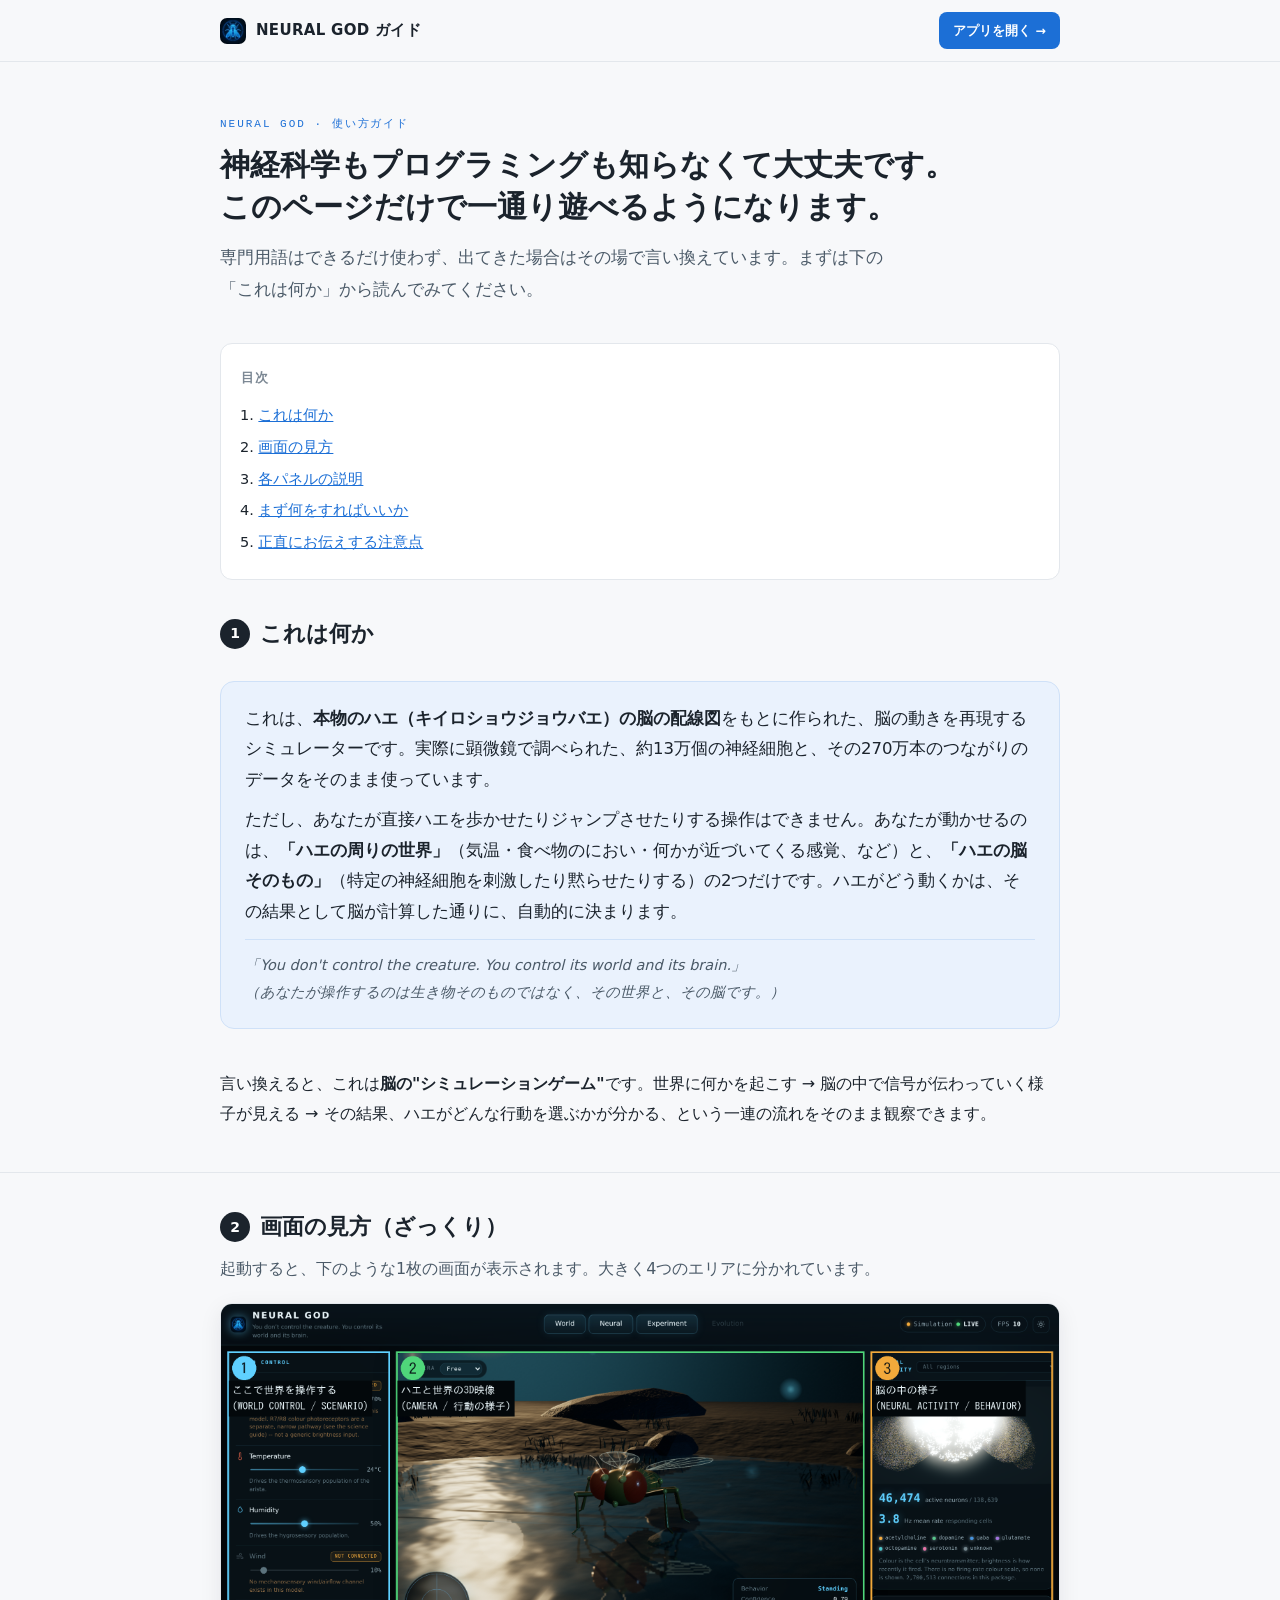
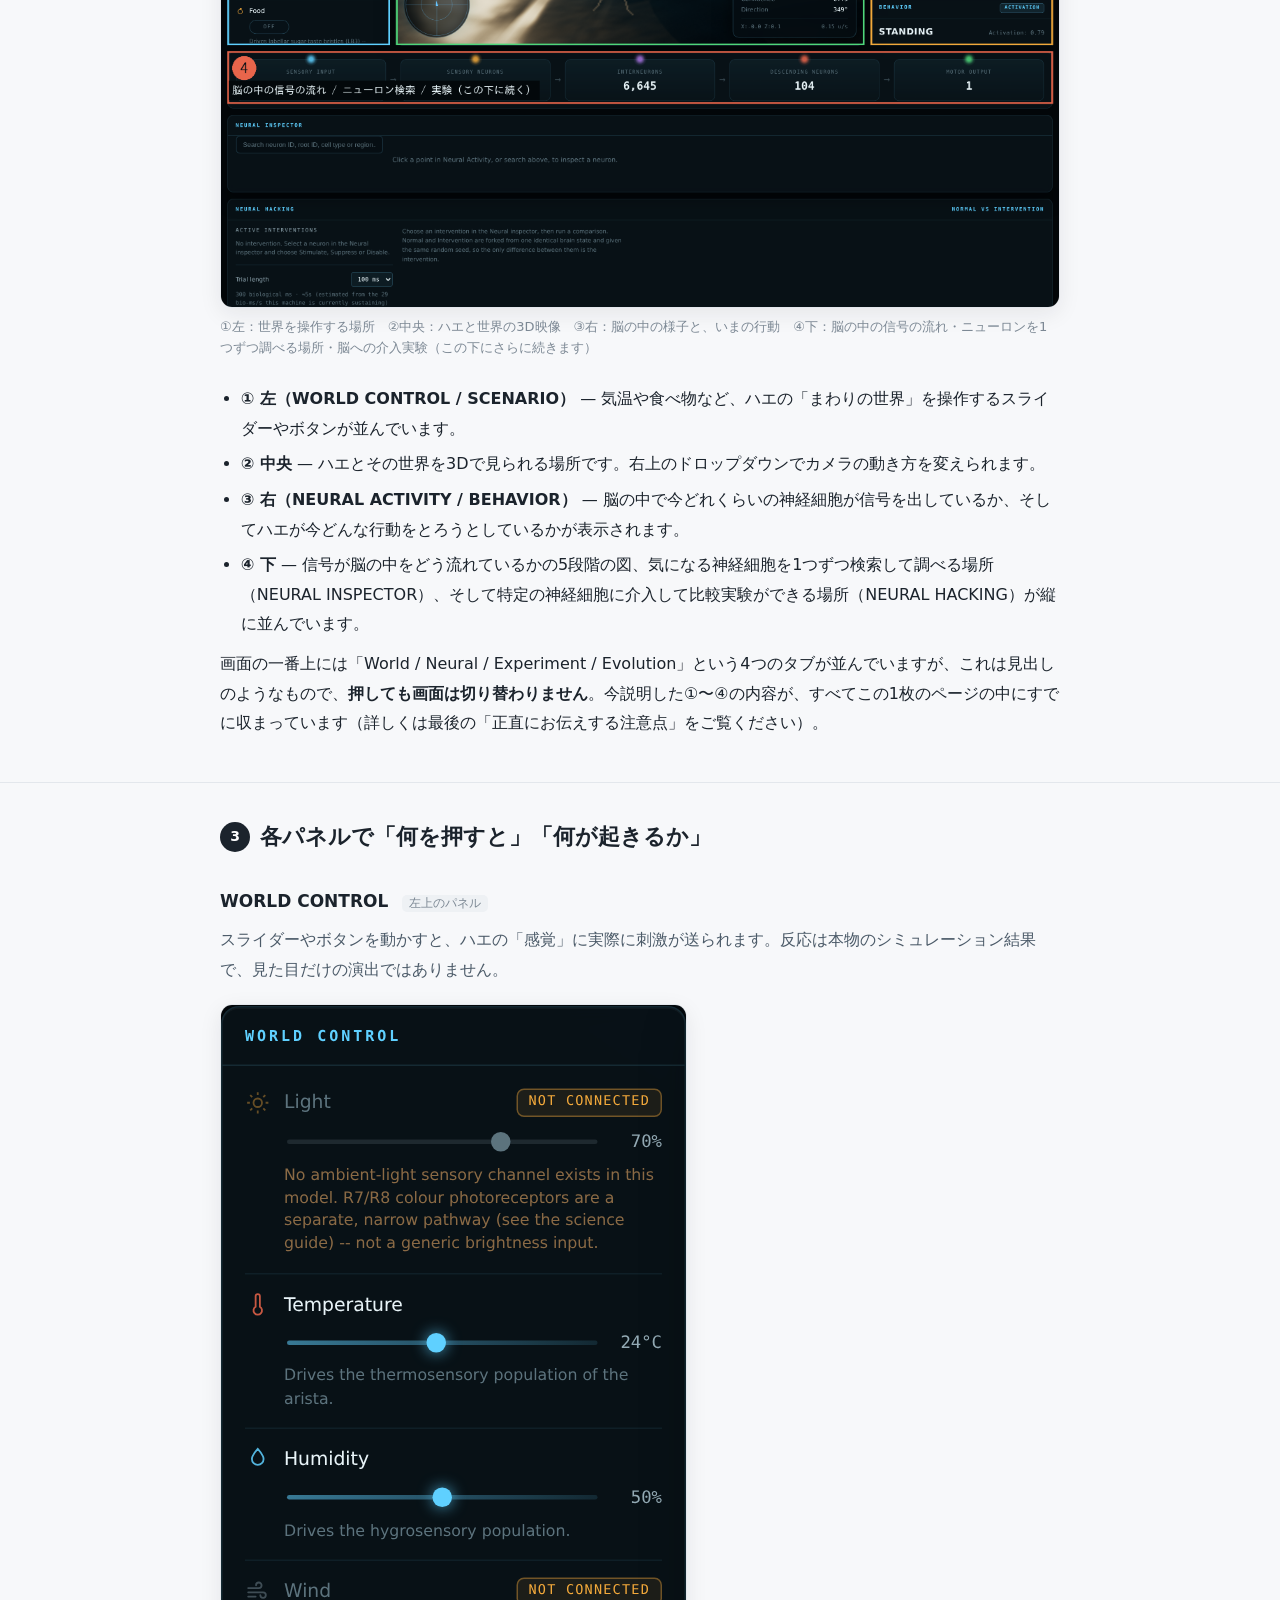
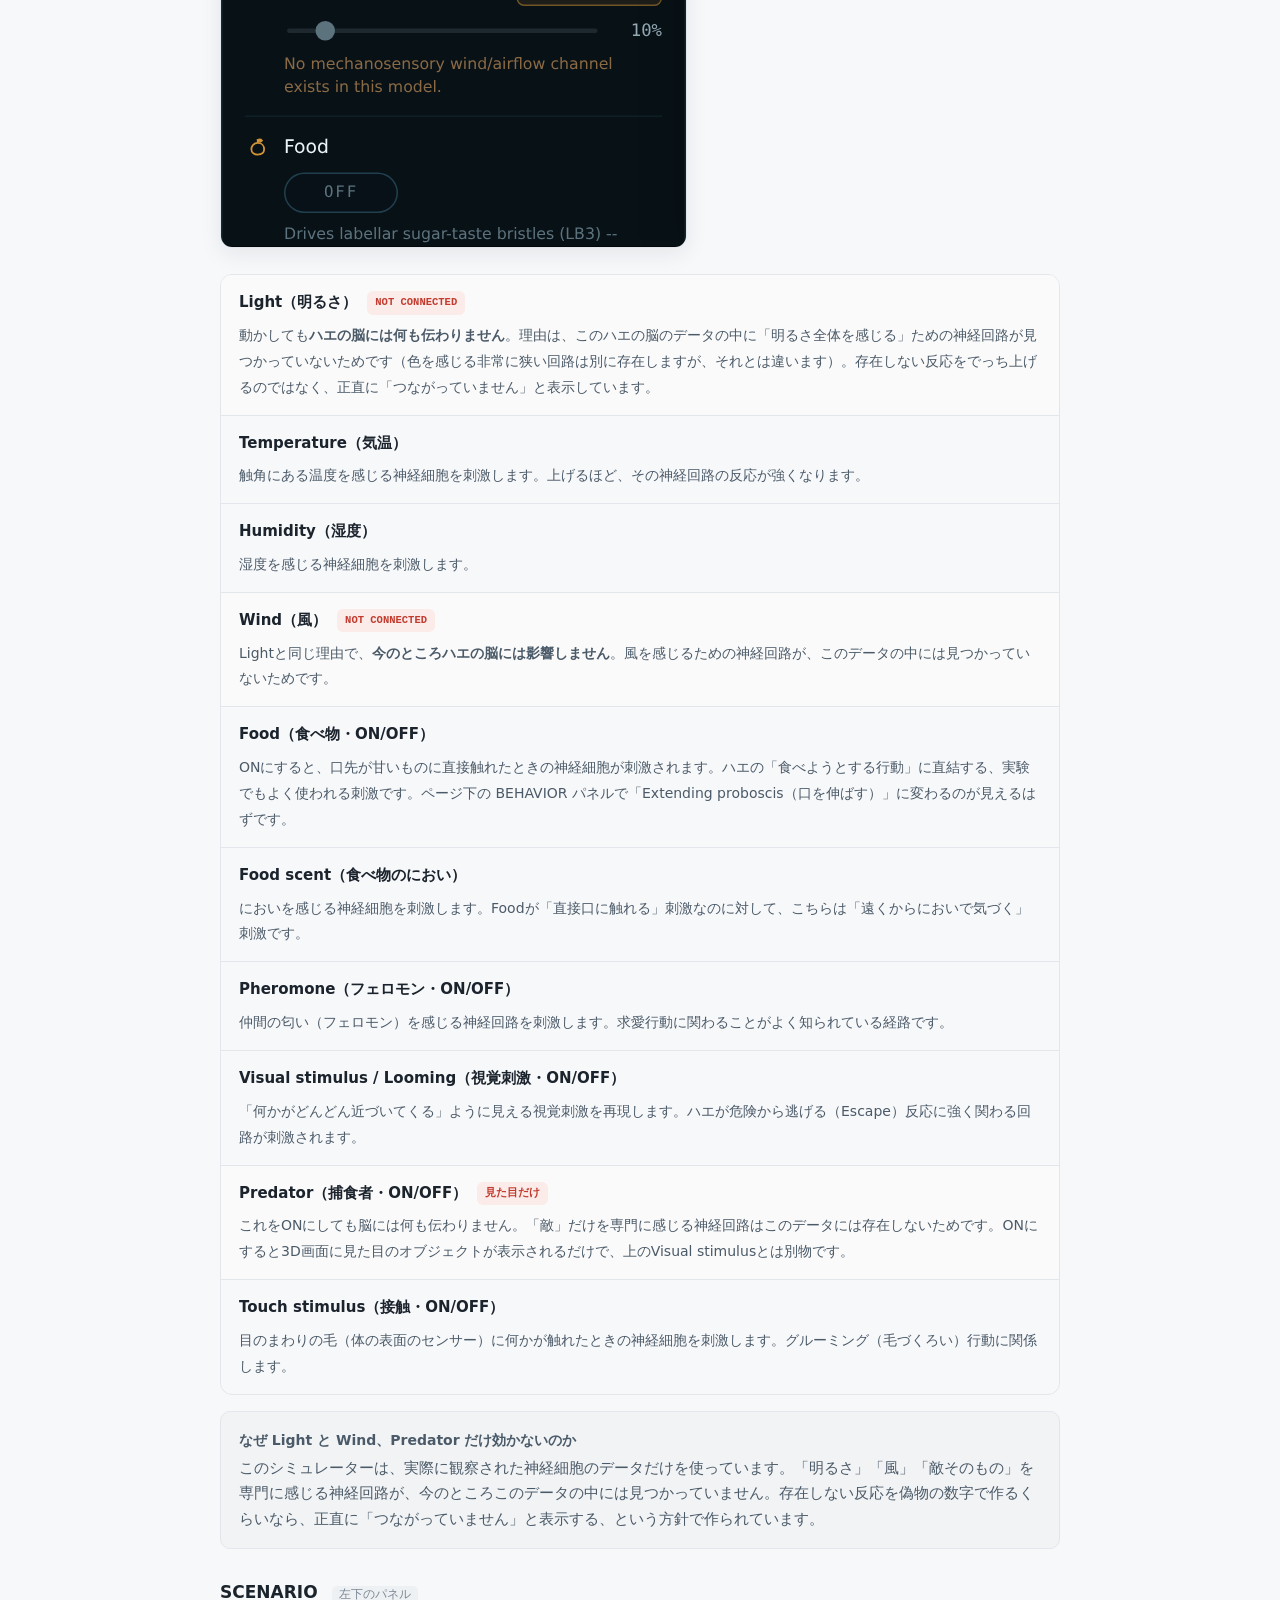
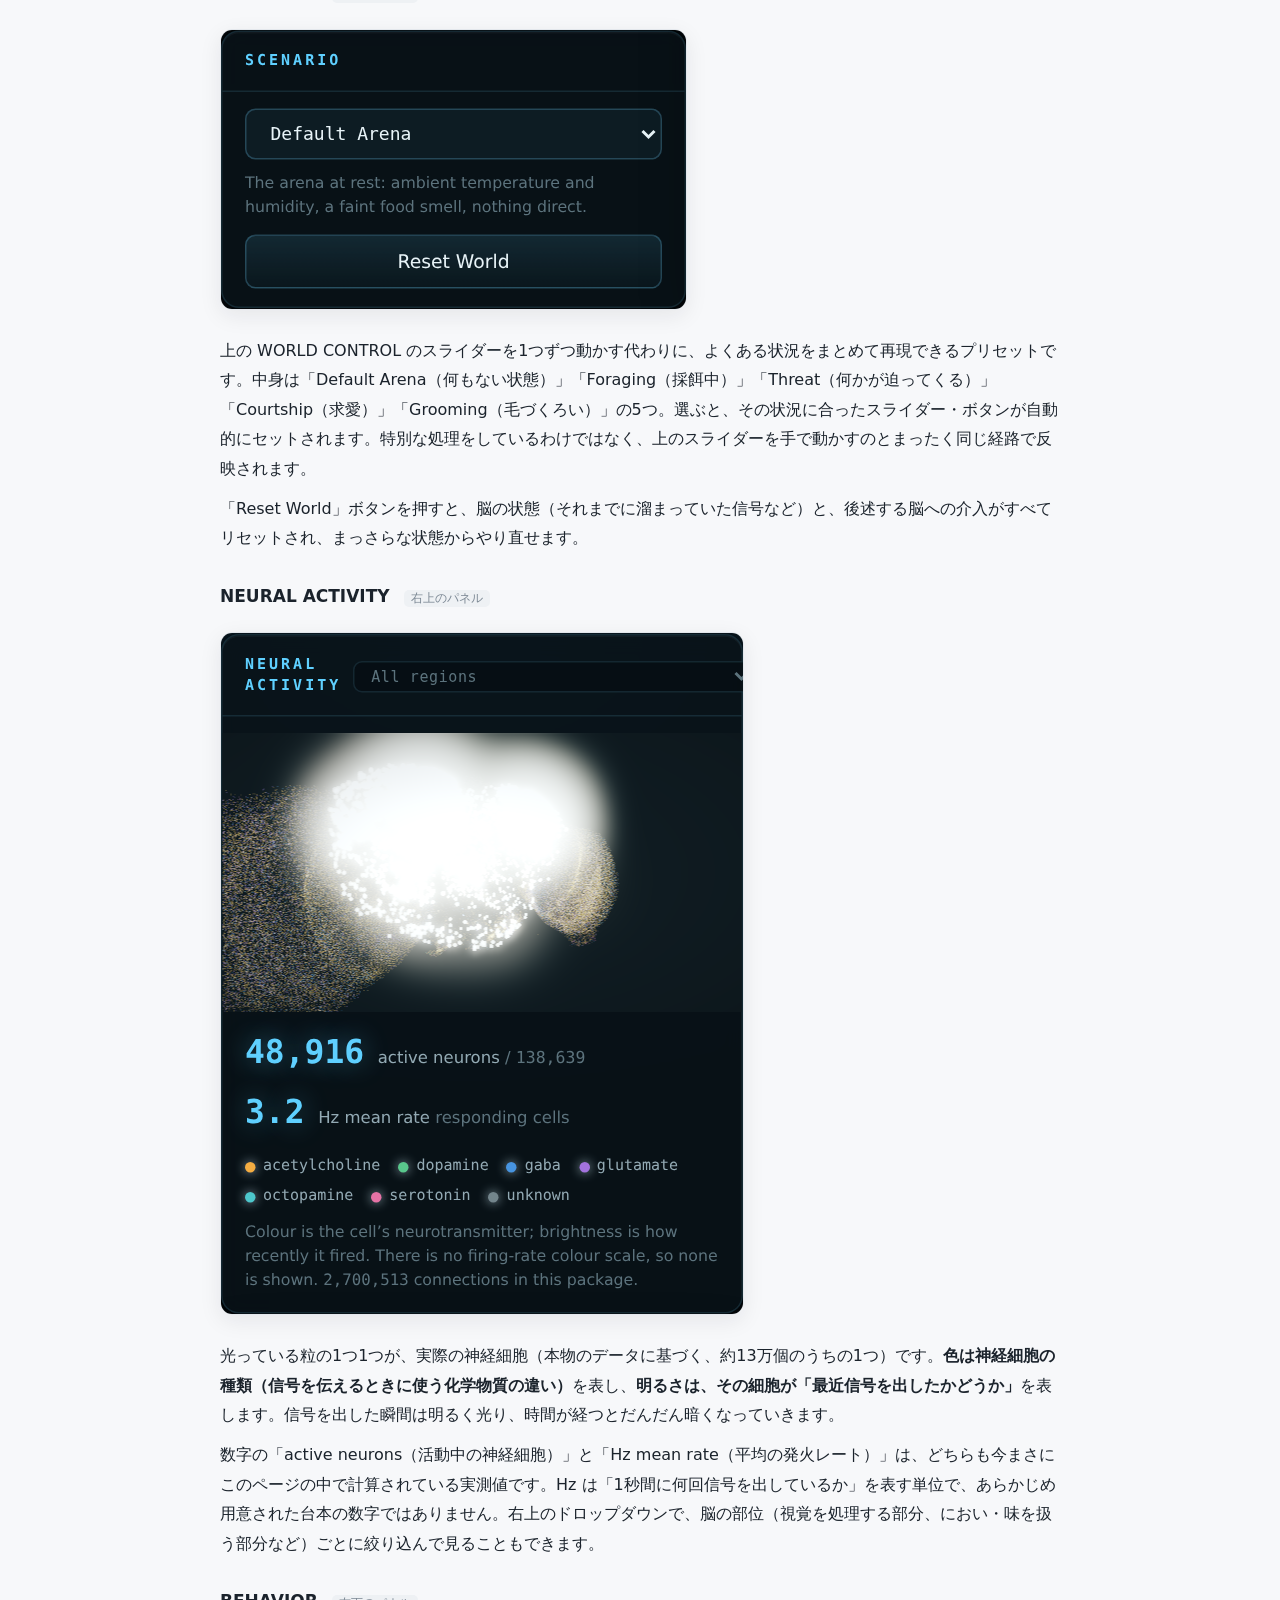
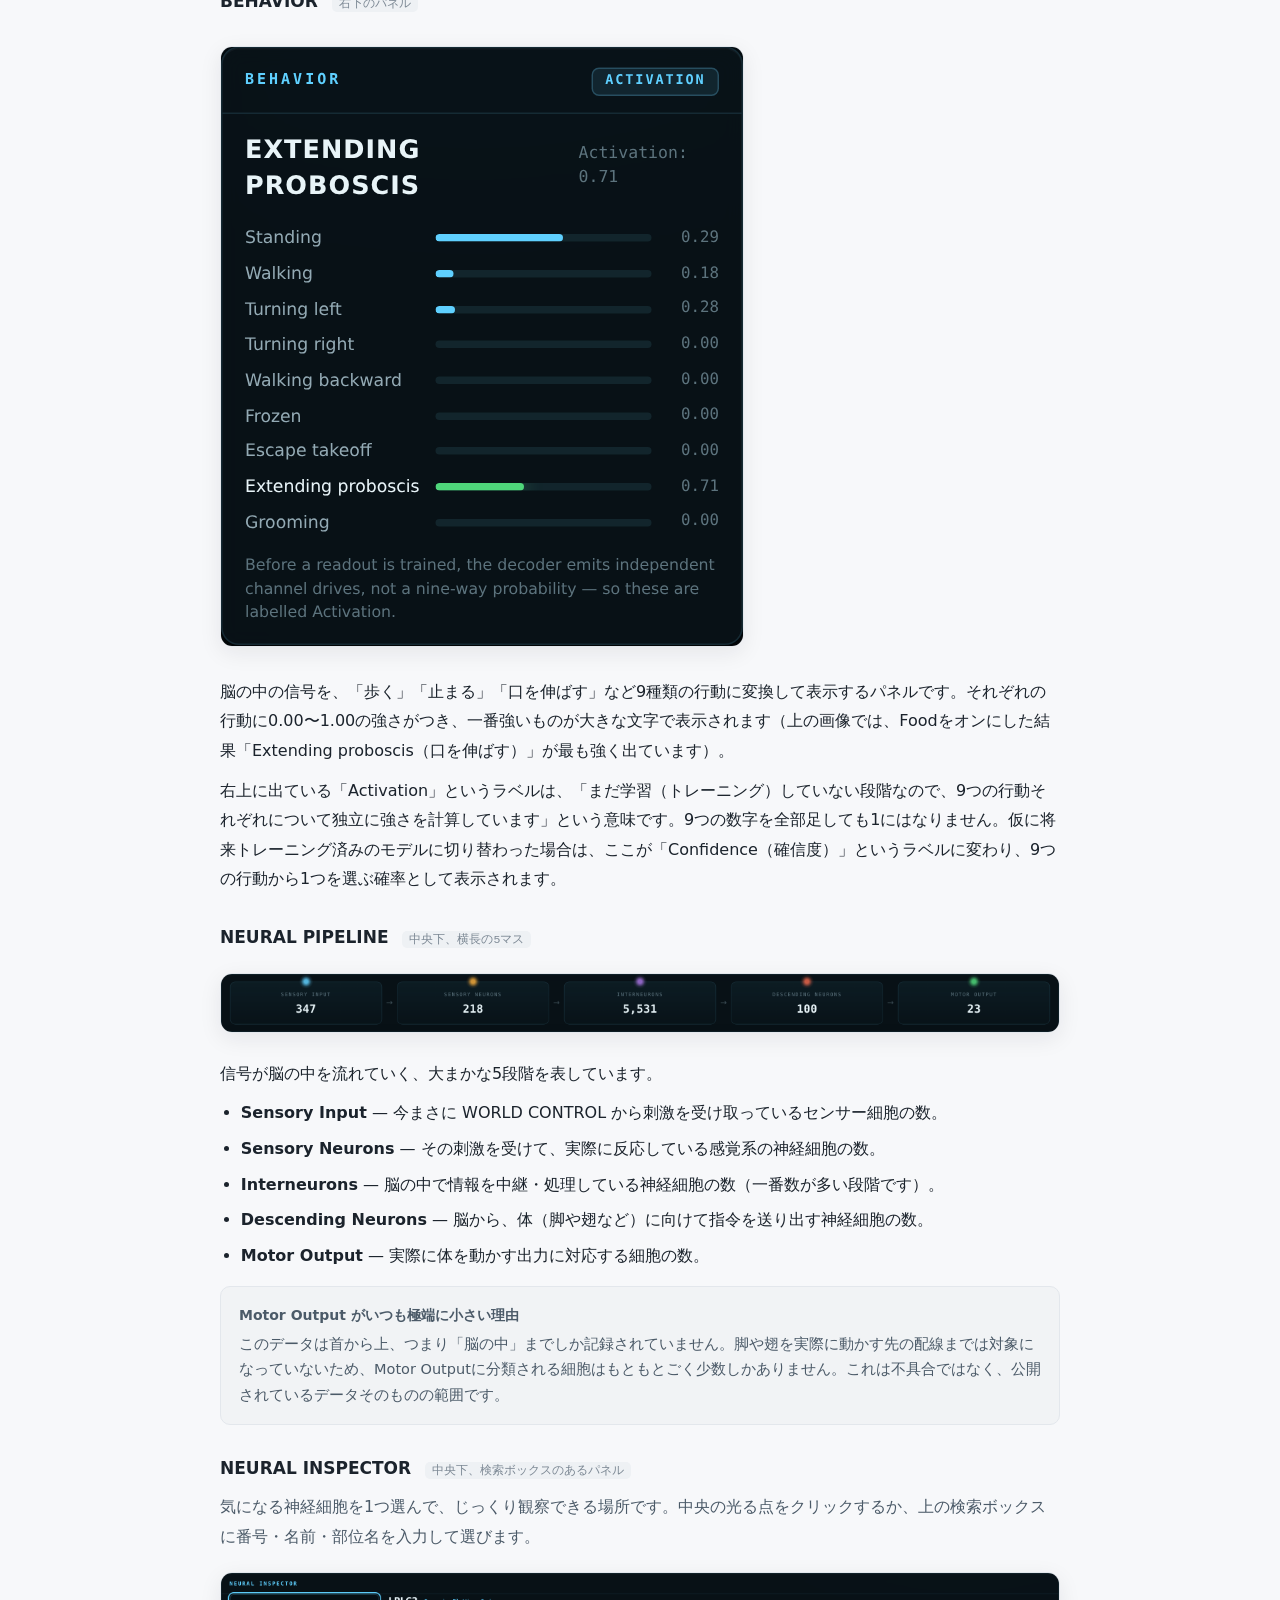
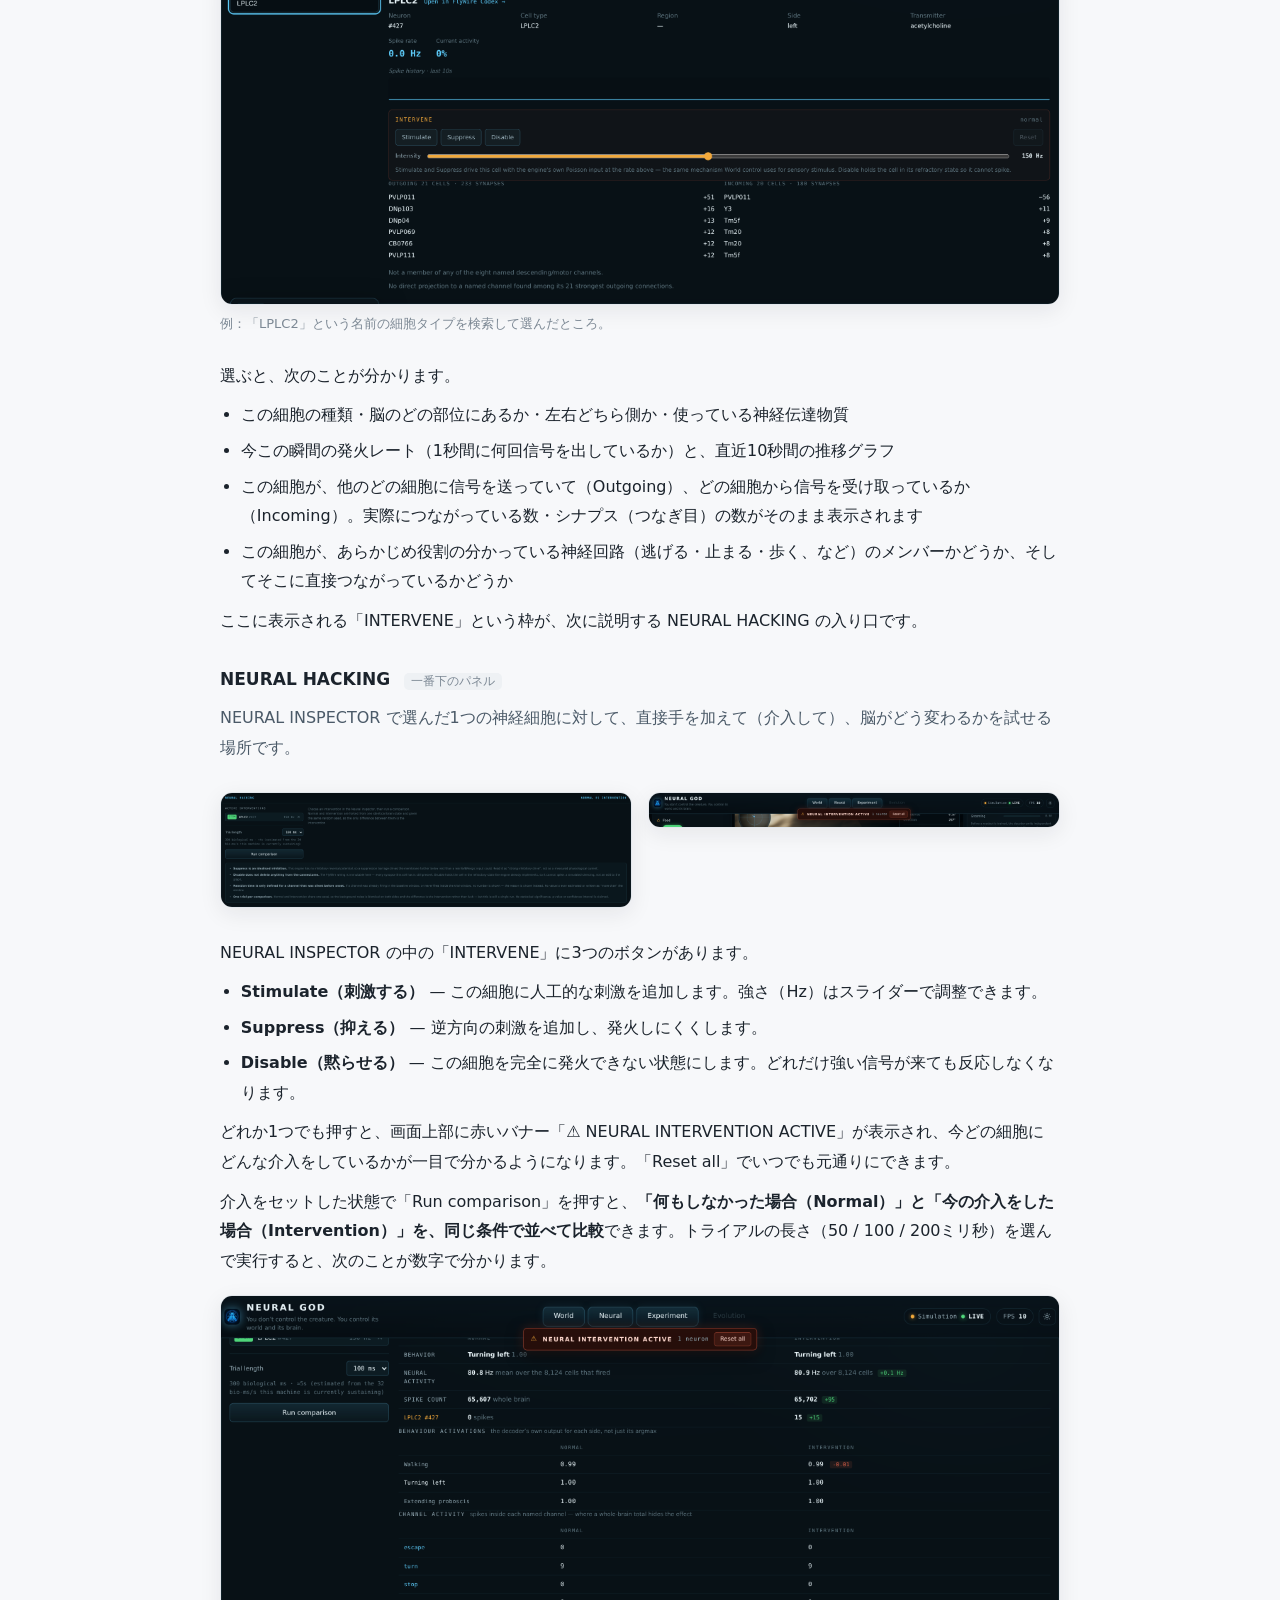
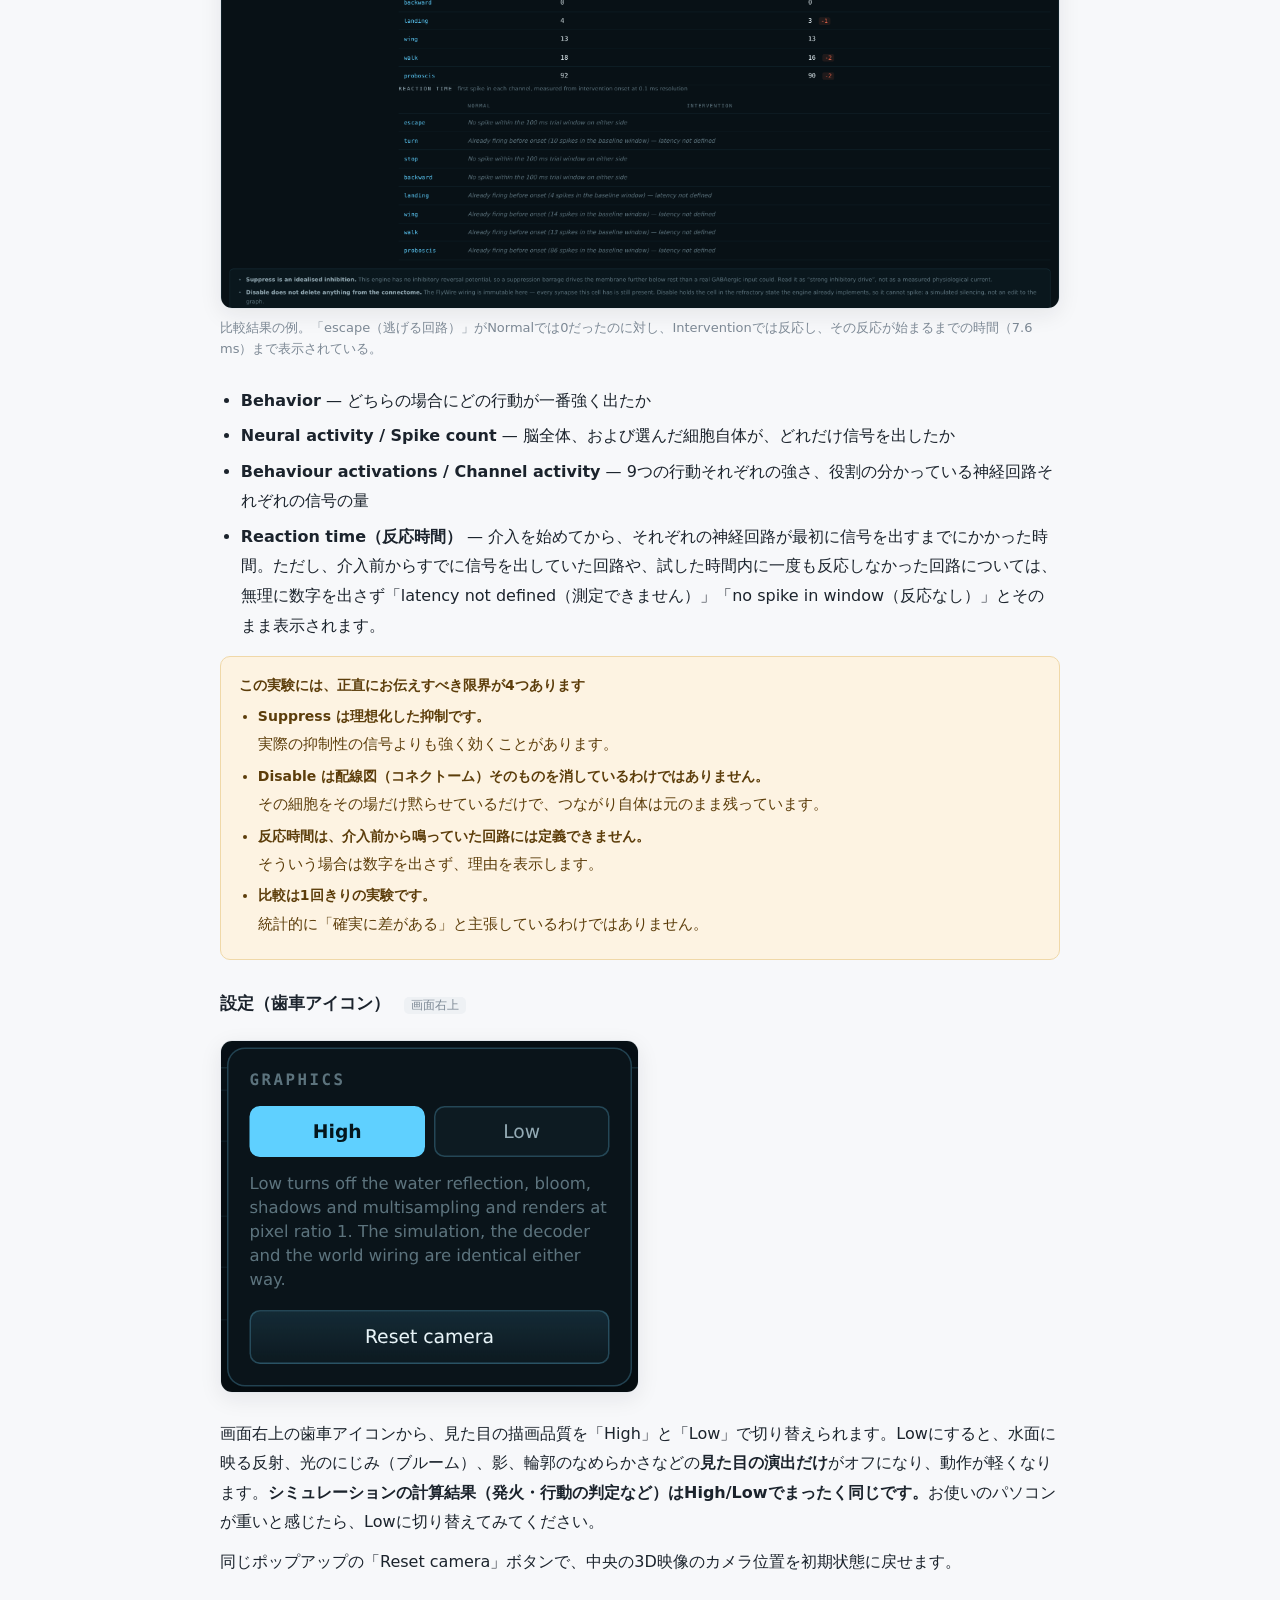
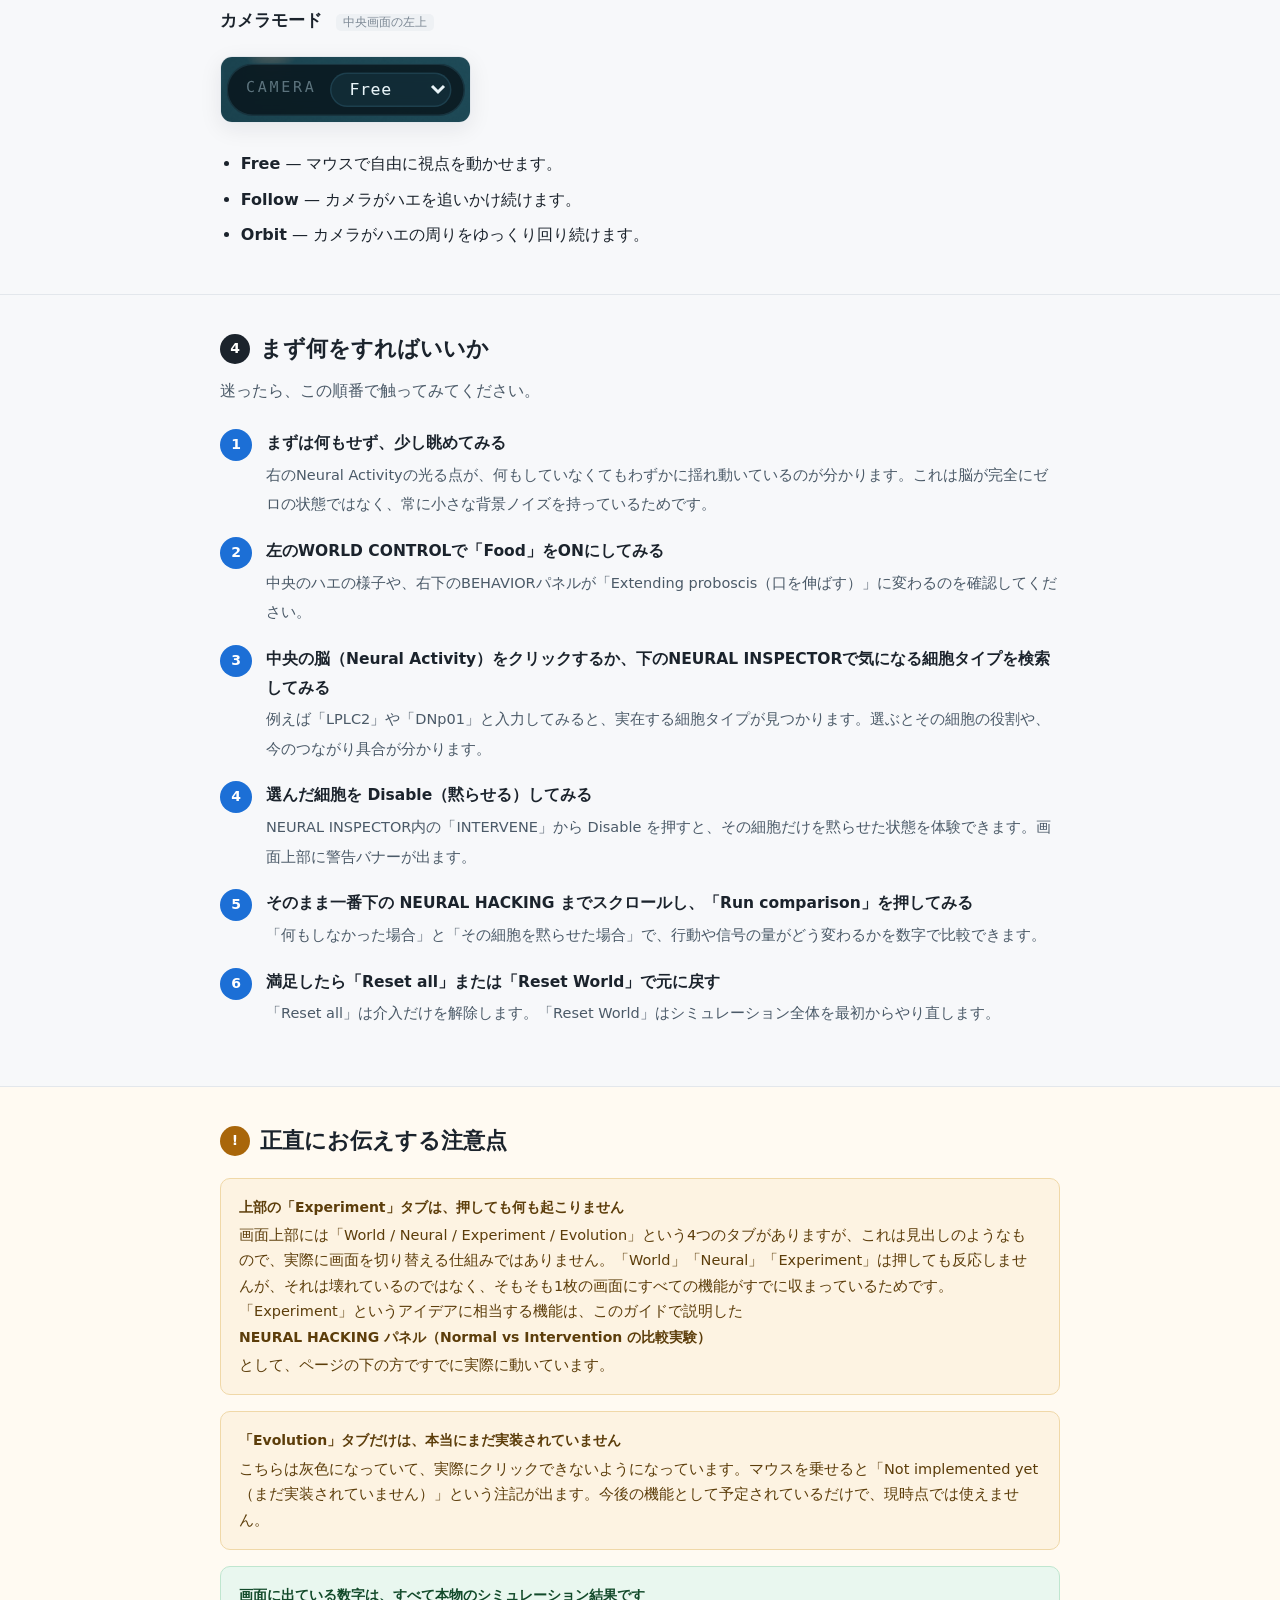
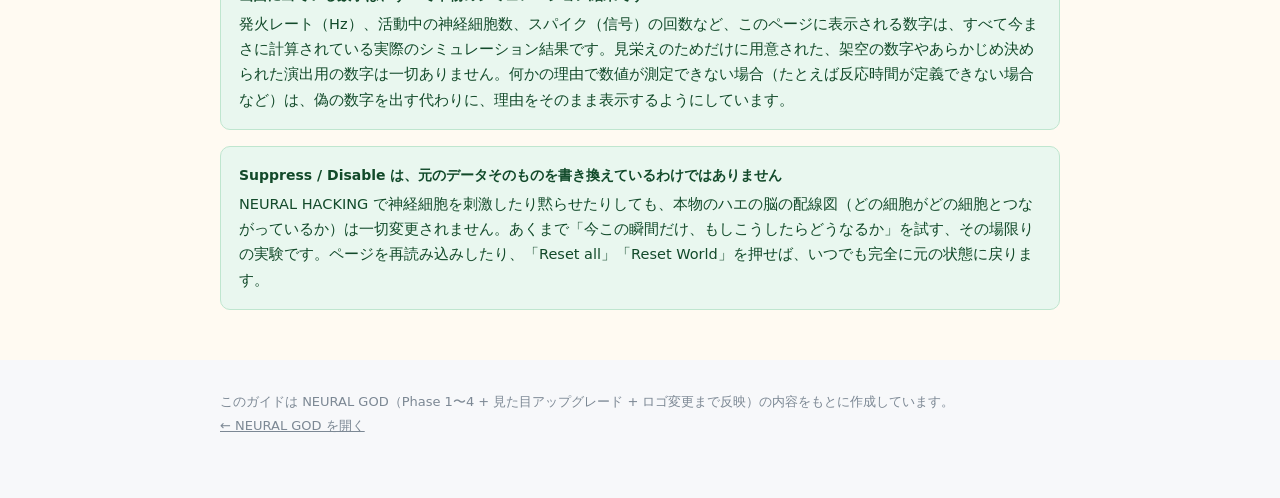
==== web/god/guide.html @ d33abff3 "Add beginner-friendly user guide" ====
<!doctype html>
<html lang="ja">
<head>
<meta charset="utf-8">
<meta name="viewport" content="width=device-width, initial-scale=1">
<title>NEURAL GOD の使い方ガイド</title>
<meta name="description" content="専門知識なしで読める、NEURAL GOD の使い方ガイド。">
<style>
:root{
  --bg:#f7f8fa; --panel:#ffffff; --line:#e3e7ec;
  --ink:#1b232c; --ink2:#4b5a68; --ink3:#7c8894;
  --blue:#1c6fd6; --blue-soft:#eaf2fd;
  --amber:#a9660a; --amber-soft:#fdf3e2; --amber-line:#f0d8a8;
  --green:#1f8a4c; --green-soft:#e9f7ef;
  --red:#c23b2e; --red-soft:#fbebe9;
  --radius:14px;
  --fb:-apple-system,BlinkMacSystemFont,"Hiragino Sans","Hiragino Kaku Gothic ProN","Noto Sans JP","Yu Gothic",Meiryo,system-ui,sans-serif;
  --fm:ui-monospace,"SF Mono",Consolas,"IBM Plex Mono",monospace;
}
*{box-sizing:border-box}
html{scroll-behavior:smooth}
body{
  margin:0; background:var(--bg); color:var(--ink); font-family:var(--fb);
  font-size:16px; line-height:1.85; -webkit-font-smoothing:antialiased;
}
a{color:var(--blue)}
img{max-width:100%; display:block}
.wrap{max-width:880px; margin:0 auto; padding:0 20px}

/* ---------------- top bar ---------------- */
.topbar{
  position:sticky; top:0; z-index:20; background:rgba(247,248,250,.92);
  backdrop-filter:blur(8px); border-bottom:1px solid var(--line);
}
.topbar .wrap{display:flex; align-items:center; justify-content:space-between; gap:16px; padding:12px 20px}
.topbar .brand{display:flex; align-items:center; gap:10px; font-weight:700; font-size:15px; letter-spacing:.02em}
.topbar .brand img{width:26px; height:26px; border-radius:7px}
.topbar nav{display:flex; gap:4px; flex-wrap:wrap}
.topbar nav a{
  font-size:12.5px; color:var(--ink2); text-decoration:none; padding:6px 10px;
  border-radius:8px; white-space:nowrap;
}
.topbar nav a:hover{background:var(--blue-soft); color:var(--blue)}
.open-app{
  font-size:12.5px; font-weight:600; color:#fff !important; background:var(--blue);
  padding:7px 14px; border-radius:8px; text-decoration:none; white-space:nowrap;
}

/* ---------------- hero ---------------- */
.hero{padding:52px 0 8px}
.eyebrow{
  font-family:var(--fm); font-size:11px; letter-spacing:.18em; text-transform:uppercase;
  color:var(--blue); margin:0 0 10px;
}
.hero h1{font-size:30px; line-height:1.4; margin:0 0 14px}
.hero p.lead{font-size:17px; color:var(--ink2); margin:0 0 4px; max-width:64ch}

/* ---------------- headline concept card ---------------- */
.concept{
  margin:26px 0 40px; padding:22px 24px; border-radius:var(--radius);
  background:var(--blue-soft); border:1px solid #cfe1f8;
}
.concept p{margin:0; font-size:16.5px}
.concept .quote{
  font-style:italic; color:var(--ink2); font-size:14.5px; margin-top:12px;
  padding-top:12px; border-top:1px solid #cfe1f8;
}

/* ---------------- sections ---------------- */
section{padding:34px 0}
section + section{border-top:1px solid var(--line)}
h2{font-size:22px; margin:0 0 6px; display:flex; align-items:center; gap:10px}
h2 .num{
  display:inline-flex; align-items:center; justify-content:center; width:30px; height:30px;
  border-radius:50%; background:var(--ink); color:#fff; font-size:14px; font-weight:700; flex:none;
}
h3{font-size:17px; margin:28px 0 8px}
h3 .tag{
  font-family:var(--fm); font-size:11.5px; font-weight:500; color:var(--ink3);
  background:#eef1f4; padding:2px 7px; border-radius:5px; margin-left:8px;
}
p{margin:10px 0}
.section-intro{color:var(--ink2); margin-top:0}
ul.plain{padding-left:1.3em; margin:10px 0}
ul.plain li{margin:6px 0}

/* ---------------- figures ---------------- */
figure{margin:20px 0 26px}
figure img{
  border-radius:12px; border:1px solid var(--line);
  box-shadow:0 6px 22px rgba(20,30,40,.08);
}
figcaption{
  font-size:13px; color:var(--ink3); margin-top:9px; line-height:1.6;
}
.shot-row{display:flex; gap:16px; flex-wrap:wrap}
.shot-row figure{flex:1 1 260px; margin:20px 0}

/* ---------------- callouts ---------------- */
.callout{
  margin:16px 0; padding:16px 18px; border-radius:10px; border:1px solid;
  font-size:14.5px; line-height:1.75;
}
.callout b{display:block; margin-bottom:4px; font-size:14px}
.callout.info{background:var(--blue-soft); border-color:#cfe1f8; color:#1a3a5c}
.callout.note{background:#f1f3f5; border-color:var(--line); color:var(--ink2)}
.callout.warn{background:var(--amber-soft); border-color:var(--amber-line); color:#5c3d0a}
.callout.good{background:var(--green-soft); border-color:#bfe6cf; color:#124a2a}

/* ---------------- control table ---------------- */
.ctl{border:1px solid var(--line); border-radius:12px; overflow:hidden; margin:16px 0}
.ctl-row{padding:14px 18px; border-bottom:1px solid var(--line)}
.ctl-row:last-child{border-bottom:none}
.ctl-row.off{background:#fafafa}
.ctl-head{display:flex; align-items:center; gap:10px; flex-wrap:wrap}
.ctl-name{font-weight:700; font-size:15px}
.badge{
  font-family:var(--fm); font-size:10.5px; padding:2px 8px; border-radius:6px; font-weight:600;
}
.badge.on{background:var(--green-soft); color:var(--green)}
.badge.off{background:var(--red-soft); color:var(--red)}
.ctl-row p{margin:6px 0 0; font-size:14px; color:var(--ink2)}

/* ---------------- tutorial ---------------- */
ol.steps{list-style:none; margin:18px 0; padding:0; counter-reset:step}
ol.steps > li{
  counter-increment:step; position:relative; padding:6px 0 6px 46px; margin-bottom:6px;
}
ol.steps > li::before{
  content:counter(step); position:absolute; left:0; top:6px;
  width:32px; height:32px; border-radius:50%; background:var(--blue); color:#fff;
  display:flex; align-items:center; justify-content:center; font-weight:700; font-size:14px;
}
ol.steps > li b{display:block; font-size:15.5px; margin-bottom:2px}
ol.steps > li span{color:var(--ink2); font-size:14.5px}

/* ---------------- honesty section ---------------- */
.honesty{background:#fffaf2}
.honesty h2 .num{background:var(--amber)}

/* ---------------- toc ---------------- */
.toc{
  margin:26px 0 0; padding:18px 20px; border:1px solid var(--line); border-radius:12px; background:#fff;
}
.toc b{font-size:13px; letter-spacing:.06em; color:var(--ink3); text-transform:uppercase}
.toc ol{margin:10px 0 0; padding-left:1.2em; font-size:14.5px}
.toc li{margin:5px 0}

footer{padding:30px 0 60px; color:var(--ink3); font-size:13px}
footer a{color:var(--ink3)}

@media (max-width:600px){
  .hero h1{font-size:24px}
  .topbar nav{display:none}
}
</style>
</head>
<body>

<div class="topbar">
  <div class="wrap">
    <div class="brand"><img src="assets/logo.webp" alt=""> NEURAL GOD ガイド</div>
    <a class="open-app" href="index.html">アプリを開く →</a>
  </div>
</div>

<div class="wrap">
  <div class="hero">
    <p class="eyebrow">NEURAL GOD · 使い方ガイド</p>
    <h1>神経科学もプログラミングも知らなくて大丈夫です。<br>このページだけで一通り遊べるようになります。</h1>
    <p class="lead">専門用語はできるだけ使わず、出てきた場合はその場で言い換えています。まずは下の「これは何か」から読んでみてください。</p>
  </div>

  <div class="toc">
    <b>目次</b>
    <ol>
      <li><a href="#what">これは何か</a></li>
      <li><a href="#layout">画面の見方</a></li>
      <li><a href="#panels">各パネルの説明</a></li>
      <li><a href="#tutorial">まず何をすればいいか</a></li>
      <li><a href="#honesty">正直にお伝えする注意点</a></li>
    </ol>
  </div>
</div>

<section id="what">
  <div class="wrap">
    <h2><span class="num">1</span>これは何か</h2>
    <div class="concept">
      <p>これは、<b>本物のハエ（キイロショウジョウバエ）の脳の配線図</b>をもとに作られた、脳の動きを再現するシミュレーターです。実際に顕微鏡で調べられた、約13万個の神経細胞と、その270万本のつながりのデータをそのまま使っています。</p>
      <p style="margin-top:10px">ただし、あなたが直接ハエを歩かせたりジャンプさせたりする操作はできません。あなたが動かせるのは、<b>「ハエの周りの世界」</b>（気温・食べ物のにおい・何かが近づいてくる感覚、など）と、<b>「ハエの脳そのもの」</b>（特定の神経細胞を刺激したり黙らせたりする）の2つだけです。ハエがどう動くかは、その結果として脳が計算した通りに、自動的に決まります。</p>
      <p class="quote">「You don't control the creature. You control its world and its brain.」<br>
      （あなたが操作するのは生き物そのものではなく、その世界と、その脳です。）</p>
    </div>
    <p>言い換えると、これは<b>脳の"シミュレーションゲーム"</b>です。世界に何かを起こす → 脳の中で信号が伝わっていく様子が見える → その結果、ハエがどんな行動を選ぶかが分かる、という一連の流れをそのまま観察できます。</p>
  </div>
</section>

<section id="layout">
  <div class="wrap">
    <h2><span class="num">2</span>画面の見方（ざっくり）</h2>
    <p class="section-intro">起動すると、下のような1枚の画面が表示されます。大きく4つのエリアに分かれています。</p>
    <figure>
      <img src="guide-assets/01-overview.png" alt="NEURAL GOD の画面全体。左に世界を操作するパネル、中央にハエと3D世界、右に脳の活動と行動、下に信号の流れと詳細パネルが並ぶ。">
      <figcaption>①左：世界を操作する場所　②中央：ハエと世界の3D映像　③右：脳の中の様子と、いまの行動　④下：脳の中の信号の流れ・ニューロンを1つずつ調べる場所・脳への介入実験（この下にさらに続きます）</figcaption>
    </figure>
    <ul class="plain">
      <li><b>① 左（WORLD CONTROL / SCENARIO）</b> — 気温や食べ物など、ハエの「まわりの世界」を操作するスライダーやボタンが並んでいます。</li>
      <li><b>② 中央</b> — ハエとその世界を3Dで見られる場所です。右上のドロップダウンでカメラの動き方を変えられます。</li>
      <li><b>③ 右（NEURAL ACTIVITY / BEHAVIOR）</b> — 脳の中で今どれくらいの神経細胞が信号を出しているか、そしてハエが今どんな行動をとろうとしているかが表示されます。</li>
      <li><b>④ 下</b> — 信号が脳の中をどう流れているかの5段階の図、気になる神経細胞を1つずつ検索して調べる場所（NEURAL INSPECTOR）、そして特定の神経細胞に介入して比較実験ができる場所（NEURAL HACKING）が縦に並んでいます。</li>
    </ul>
    <p>画面の一番上には「World / Neural / Experiment / Evolution」という4つのタブが並んでいますが、これは見出しのようなもので、<b>押しても画面は切り替わりません</b>。今説明した①〜④の内容が、すべてこの1枚のページの中にすでに収まっています（詳しくは最後の「正直にお伝えする注意点」をご覧ください）。</p>
  </div>
</section>

<section id="panels">
  <div class="wrap">
    <h2><span class="num">3</span>各パネルで「何を押すと」「何が起きるか」</h2>

    <h3>WORLD CONTROL <span class="tag">左上のパネル</span></h3>
    <p class="section-intro">スライダーやボタンを動かすと、ハエの「感覚」に実際に刺激が送られます。反応は本物のシミュレーション結果で、見た目だけの演出ではありません。</p>
    <figure>
      <img src="guide-assets/02-world-control.png" alt="WORLD CONTROL パネル。Light、Temperature、Humidity、Wind、Foodなどのスライダーとトグルが並ぶ。">
    </figure>
    <div class="ctl">
      <div class="ctl-row off">
        <div class="ctl-head"><span class="ctl-name">Light（明るさ）</span><span class="badge off">NOT CONNECTED</span></div>
        <p>動かしても<b>ハエの脳には何も伝わりません</b>。理由は、このハエの脳のデータの中に「明るさ全体を感じる」ための神経回路が見つかっていないためです（色を感じる非常に狭い回路は別に存在しますが、それとは違います）。存在しない反応をでっち上げるのではなく、正直に「つながっていません」と表示しています。</p>
      </div>
      <div class="ctl-row">
        <div class="ctl-head"><span class="ctl-name">Temperature（気温）</span></div>
        <p>触角にある温度を感じる神経細胞を刺激します。上げるほど、その神経回路の反応が強くなります。</p>
      </div>
      <div class="ctl-row">
        <div class="ctl-head"><span class="ctl-name">Humidity（湿度）</span></div>
        <p>湿度を感じる神経細胞を刺激します。</p>
      </div>
      <div class="ctl-row off">
        <div class="ctl-head"><span class="ctl-name">Wind（風）</span><span class="badge off">NOT CONNECTED</span></div>
        <p>Lightと同じ理由で、<b>今のところハエの脳には影響しません</b>。風を感じるための神経回路が、このデータの中には見つかっていないためです。</p>
      </div>
      <div class="ctl-row">
        <div class="ctl-head"><span class="ctl-name">Food（食べ物・ON/OFF）</span></div>
        <p>ONにすると、口先が甘いものに直接触れたときの神経細胞が刺激されます。ハエの「食べようとする行動」に直結する、実験でもよく使われる刺激です。ページ下の BEHAVIOR パネルで「Extending proboscis（口を伸ばす）」に変わるのが見えるはずです。</p>
      </div>
      <div class="ctl-row">
        <div class="ctl-head"><span class="ctl-name">Food scent（食べ物のにおい）</span></div>
        <p>においを感じる神経細胞を刺激します。Foodが「直接口に触れる」刺激なのに対して、こちらは「遠くからにおいで気づく」刺激です。</p>
      </div>
      <div class="ctl-row">
        <div class="ctl-head"><span class="ctl-name">Pheromone（フェロモン・ON/OFF）</span></div>
        <p>仲間の匂い（フェロモン）を感じる神経回路を刺激します。求愛行動に関わることがよく知られている経路です。</p>
      </div>
      <div class="ctl-row">
        <div class="ctl-head"><span class="ctl-name">Visual stimulus / Looming（視覚刺激・ON/OFF）</span></div>
        <p>「何かがどんどん近づいてくる」ように見える視覚刺激を再現します。ハエが危険から逃げる（Escape）反応に強く関わる回路が刺激されます。</p>
      </div>
      <div class="ctl-row off">
        <div class="ctl-head"><span class="ctl-name">Predator（捕食者・ON/OFF）</span><span class="badge off">見た目だけ</span></div>
        <p>これをONにしても脳には何も伝わりません。「敵」だけを専門に感じる神経回路はこのデータには存在しないためです。ONにすると3D画面に見た目のオブジェクトが表示されるだけで、上のVisual stimulusとは別物です。</p>
      </div>
      <div class="ctl-row">
        <div class="ctl-head"><span class="ctl-name">Touch stimulus（接触・ON/OFF）</span></div>
        <p>目のまわりの毛（体の表面のセンサー）に何かが触れたときの神経細胞を刺激します。グルーミング（毛づくろい）行動に関係します。</p>
      </div>
    </div>
    <div class="callout note">
      <b>なぜ Light と Wind、Predator だけ効かないのか</b>
      このシミュレーターは、実際に観察された神経細胞のデータだけを使っています。「明るさ」「風」「敵そのもの」を専門に感じる神経回路が、今のところこのデータの中には見つかっていません。存在しない反応を偽物の数字で作るくらいなら、正直に「つながっていません」と表示する、という方針で作られています。
    </div>

    <h3>SCENARIO <span class="tag">左下のパネル</span></h3>
    <figure>
      <img src="guide-assets/03-scenario.png" alt="Scenario のプリセット選択メニューと、Reset World ボタン。">
    </figure>
    <p>上の WORLD CONTROL のスライダーを1つずつ動かす代わりに、よくある状況をまとめて再現できるプリセットです。中身は「Default Arena（何もない状態）」「Foraging（採餌中）」「Threat（何かが迫ってくる）」「Courtship（求愛）」「Grooming（毛づくろい）」の5つ。選ぶと、その状況に合ったスライダー・ボタンが自動的にセットされます。特別な処理をしているわけではなく、上のスライダーを手で動かすのとまったく同じ経路で反映されます。</p>
    <p>「Reset World」ボタンを押すと、脳の状態（それまでに溜まっていた信号など）と、後述する脳への介入がすべてリセットされ、まっさらな状態からやり直せます。</p>

    <h3>NEURAL ACTIVITY <span class="tag">右上のパネル</span></h3>
    <figure>
      <img src="guide-assets/04-neural-activity.png" alt="Neural Activity パネル。光る点の集まりと、活動中の神経細胞数、平均発火レートが表示されている。">
    </figure>
    <p>光っている粒の1つ1つが、実際の神経細胞（本物のデータに基づく、約13万個のうちの1つ）です。<b>色は神経細胞の種類（信号を伝えるときに使う化学物質の違い）</b>を表し、<b>明るさは、その細胞が「最近信号を出したかどうか」</b>を表します。信号を出した瞬間は明るく光り、時間が経つとだんだん暗くなっていきます。</p>
    <p>数字の「active neurons（活動中の神経細胞）」と「Hz mean rate（平均の発火レート）」は、どちらも今まさにこのページの中で計算されている実測値です。Hz は「1秒間に何回信号を出しているか」を表す単位で、あらかじめ用意された台本の数字ではありません。右上のドロップダウンで、脳の部位（視覚を処理する部分、におい・味を扱う部分など）ごとに絞り込んで見ることもできます。</p>

    <h3>BEHAVIOR <span class="tag">右下のパネル</span></h3>
    <div class="shot-row">
      <figure><img src="guide-assets/05b-behavior-active.png" alt="Food をONにしたときのBehaviorパネル。Extending proboscisが最も強く反応している。"></figure>
    </div>
    <p>脳の中の信号を、「歩く」「止まる」「口を伸ばす」など9種類の行動に変換して表示するパネルです。それぞれの行動に0.00〜1.00の強さがつき、一番強いものが大きな文字で表示されます（上の画像では、Foodをオンにした結果「Extending proboscis（口を伸ばす）」が最も強く出ています）。</p>
    <p>右上に出ている「Activation」というラベルは、「まだ学習（トレーニング）していない段階なので、9つの行動それぞれについて独立に強さを計算しています」という意味です。9つの数字を全部足しても1にはなりません。仮に将来トレーニング済みのモデルに切り替わった場合は、ここが「Confidence（確信度）」というラベルに変わり、9つの行動から1つを選ぶ確率として表示されます。</p>

    <h3>NEURAL PIPELINE <span class="tag">中央下、横長の5マス</span></h3>
    <figure>
      <img src="guide-assets/06-pipeline.png" alt="Sensory Input, Sensory Neurons, Interneurons, Descending Neurons, Motor Output の5段階が並んだ図。">
    </figure>
    <p>信号が脳の中を流れていく、大まかな5段階を表しています。</p>
    <ul class="plain">
      <li><b>Sensory Input</b> — 今まさに WORLD CONTROL から刺激を受け取っているセンサー細胞の数。</li>
      <li><b>Sensory Neurons</b> — その刺激を受けて、実際に反応している感覚系の神経細胞の数。</li>
      <li><b>Interneurons</b> — 脳の中で情報を中継・処理している神経細胞の数（一番数が多い段階です）。</li>
      <li><b>Descending Neurons</b> — 脳から、体（脚や翅など）に向けて指令を送り出す神経細胞の数。</li>
      <li><b>Motor Output</b> — 実際に体を動かす出力に対応する細胞の数。</li>
    </ul>
    <div class="callout note">
      <b>Motor Output がいつも極端に小さい理由</b>
      このデータは首から上、つまり「脳の中」までしか記録されていません。脚や翅を実際に動かす先の配線までは対象になっていないため、Motor Outputに分類される細胞はもともとごく少数しかありません。これは不具合ではなく、公開されているデータそのものの範囲です。
    </div>

    <h3>NEURAL INSPECTOR <span class="tag">中央下、検索ボックスのあるパネル</span></h3>
    <p class="section-intro">気になる神経細胞を1つ選んで、じっくり観察できる場所です。中央の光る点をクリックするか、上の検索ボックスに番号・名前・部位名を入力して選びます。</p>
    <figure>
      <img src="guide-assets/07-inspector.png" alt="Neural Inspector で LPLC2 という細胞を選んだ画面。番号・部位・発火レート・つながりの一覧・介入ボタンが表示されている。">
      <figcaption>例：「LPLC2」という名前の細胞タイプを検索して選んだところ。</figcaption>
    </figure>
    <p>選ぶと、次のことが分かります。</p>
    <ul class="plain">
      <li>この細胞の種類・脳のどの部位にあるか・左右どちら側か・使っている神経伝達物質</li>
      <li>今この瞬間の発火レート（1秒間に何回信号を出しているか）と、直近10秒間の推移グラフ</li>
      <li>この細胞が、他のどの細胞に信号を送っていて（Outgoing）、どの細胞から信号を受け取っているか（Incoming）。実際につながっている数・シナプス（つなぎ目）の数がそのまま表示されます</li>
      <li>この細胞が、あらかじめ役割の分かっている神経回路（逃げる・止まる・歩く、など）のメンバーかどうか、そしてそこに直接つながっているかどうか</li>
    </ul>
    <p>ここに表示される「INTERVENE」という枠が、次に説明する NEURAL HACKING の入り口です。</p>

    <h3>NEURAL HACKING <span class="tag">一番下のパネル</span></h3>
    <p class="section-intro">NEURAL INSPECTOR で選んだ1つの神経細胞に対して、直接手を加えて（介入して）、脳がどう変わるかを試せる場所です。</p>
    <div class="shot-row">
      <figure><img src="guide-assets/09-hacking-before.png" alt="何も介入していない状態のNeural Hackingパネル。"></figure>
      <figure><img src="guide-assets/08-banner.png" alt="Stimulateを押した後、画面上部に出るNEURAL INTERVENTION ACTIVEの警告バナー。"></figure>
    </div>
    <p>NEURAL INSPECTOR の中の「INTERVENE」に3つのボタンがあります。</p>
    <ul class="plain">
      <li><b>Stimulate（刺激する）</b> — この細胞に人工的な刺激を追加します。強さ（Hz）はスライダーで調整できます。</li>
      <li><b>Suppress（抑える）</b> — 逆方向の刺激を追加し、発火しにくくします。</li>
      <li><b>Disable（黙らせる）</b> — この細胞を完全に発火できない状態にします。どれだけ強い信号が来ても反応しなくなります。</li>
    </ul>
    <p>どれか1つでも押すと、画面上部に赤いバナー「⚠ NEURAL INTERVENTION ACTIVE」が表示され、今どの細胞にどんな介入をしているかが一目で分かるようになります。「Reset all」でいつでも元通りにできます。</p>
    <p>介入をセットした状態で「Run comparison」を押すと、<b>「何もしなかった場合（Normal）」と「今の介入をした場合（Intervention）」を、同じ条件で並べて比較</b>できます。トライアルの長さ（50 / 100 / 200ミリ秒）を選んで実行すると、次のことが数字で分かります。</p>
    <figure>
      <img src="guide-assets/10-hacking-results.png" alt="Run comparison の結果画面。Behavior、Neural activity、Spike count、行動ごとの活性化度、チャンネルごとの活動量、反応時間が、NormalとInterventionで並んで表示されている。">
      <figcaption>比較結果の例。「escape（逃げる回路）」がNormalでは0だったのに対し、Interventionでは反応し、その反応が始まるまでの時間（7.6 ms）まで表示されている。</figcaption>
    </figure>
    <ul class="plain">
      <li><b>Behavior</b> — どちらの場合にどの行動が一番強く出たか</li>
      <li><b>Neural activity / Spike count</b> — 脳全体、および選んだ細胞自体が、どれだけ信号を出したか</li>
      <li><b>Behaviour activations / Channel activity</b> — 9つの行動それぞれの強さ、役割の分かっている神経回路それぞれの信号の量</li>
      <li><b>Reaction time（反応時間）</b> — 介入を始めてから、それぞれの神経回路が最初に信号を出すまでにかかった時間。ただし、介入前からすでに信号を出していた回路や、試した時間内に一度も反応しなかった回路については、無理に数字を出さず「latency not defined（測定できません）」「no spike in window（反応なし）」とそのまま表示されます。</li>
    </ul>
    <div class="callout warn">
      <b>この実験には、正直にお伝えすべき限界が4つあります</b>
      <ul class="plain" style="margin:6px 0 0">
        <li><b>Suppress は理想化した抑制です。</b>実際の抑制性の信号よりも強く効くことがあります。</li>
        <li><b>Disable は配線図（コネクトーム）そのものを消しているわけではありません。</b>その細胞をその場だけ黙らせているだけで、つながり自体は元のまま残っています。</li>
        <li><b>反応時間は、介入前から鳴っていた回路には定義できません。</b>そういう場合は数字を出さず、理由を表示します。</li>
        <li><b>比較は1回きりの実験です。</b>統計的に「確実に差がある」と主張しているわけではありません。</li>
      </ul>
    </div>

    <h3>設定（歯車アイコン） <span class="tag">画面右上</span></h3>
    <figure>
      <img src="guide-assets/11-settings.png" alt="設定ポップアップ。Graphics High/Lowの切り替えとReset cameraボタン。">
    </figure>
    <p>画面右上の歯車アイコンから、見た目の描画品質を「High」と「Low」で切り替えられます。Lowにすると、水面に映る反射、光のにじみ（ブルーム）、影、輪郭のなめらかさなどの<b>見た目の演出だけ</b>がオフになり、動作が軽くなります。<b>シミュレーションの計算結果（発火・行動の判定など）はHigh/Lowでまったく同じです。</b>お使いのパソコンが重いと感じたら、Lowに切り替えてみてください。</p>
    <p>同じポップアップの「Reset camera」ボタンで、中央の3D映像のカメラ位置を初期状態に戻せます。</p>

    <h3>カメラモード <span class="tag">中央画面の左上</span></h3>
    <figure>
      <img src="guide-assets/12-camera.png" alt="CAMERA ドロップダウン。Free / Follow / Orbitが選べる。">
    </figure>
    <ul class="plain">
      <li><b>Free</b> — マウスで自由に視点を動かせます。</li>
      <li><b>Follow</b> — カメラがハエを追いかけ続けます。</li>
      <li><b>Orbit</b> — カメラがハエの周りをゆっくり回り続けます。</li>
    </ul>
  </div>
</section>

<section id="tutorial">
  <div class="wrap">
    <h2><span class="num">4</span>まず何をすればいいか</h2>
    <p class="section-intro">迷ったら、この順番で触ってみてください。</p>
    <ol class="steps">
      <li><b>まずは何もせず、少し眺めてみる</b><span>右のNeural Activityの光る点が、何もしていなくてもわずかに揺れ動いているのが分かります。これは脳が完全にゼロの状態ではなく、常に小さな背景ノイズを持っているためです。</span></li>
      <li><b>左のWORLD CONTROLで「Food」をONにしてみる</b><span>中央のハエの様子や、右下のBEHAVIORパネルが「Extending proboscis（口を伸ばす）」に変わるのを確認してください。</span></li>
      <li><b>中央の脳（Neural Activity）をクリックするか、下のNEURAL INSPECTORで気になる細胞タイプを検索してみる</b><span>例えば「LPLC2」や「DNp01」と入力してみると、実在する細胞タイプが見つかります。選ぶとその細胞の役割や、今のつながり具合が分かります。</span></li>
      <li><b>選んだ細胞を Disable（黙らせる）してみる</b><span>NEURAL INSPECTOR内の「INTERVENE」から Disable を押すと、その細胞だけを黙らせた状態を体験できます。画面上部に警告バナーが出ます。</span></li>
      <li><b>そのまま一番下の NEURAL HACKING までスクロールし、「Run comparison」を押してみる</b><span>「何もしなかった場合」と「その細胞を黙らせた場合」で、行動や信号の量がどう変わるかを数字で比較できます。</span></li>
      <li><b>満足したら「Reset all」または「Reset World」で元に戻す</b><span>「Reset all」は介入だけを解除します。「Reset World」はシミュレーション全体を最初からやり直します。</span></li>
    </ol>
  </div>
</section>

<section id="honesty" class="honesty">
  <div class="wrap">
    <h2><span class="num">!</span>正直にお伝えする注意点</h2>
    <div class="callout warn">
      <b>上部の「Experiment」タブは、押しても何も起こりません</b>
      画面上部には「World / Neural / Experiment / Evolution」という4つのタブがありますが、これは見出しのようなもので、実際に画面を切り替える仕組みではありません。「World」「Neural」「Experiment」は押しても反応しませんが、それは壊れているのではなく、そもそも1枚の画面にすべての機能がすでに収まっているためです。「Experiment」というアイデアに相当する機能は、このガイドで説明した<b>NEURAL HACKING パネル（Normal vs Intervention の比較実験）</b>として、ページの下の方ですでに実際に動いています。
    </div>
    <div class="callout warn">
      <b>「Evolution」タブだけは、本当にまだ実装されていません</b>
      こちらは灰色になっていて、実際にクリックできないようになっています。マウスを乗せると「Not implemented yet（まだ実装されていません）」という注記が出ます。今後の機能として予定されているだけで、現時点では使えません。
    </div>
    <div class="callout good">
      <b>画面に出ている数字は、すべて本物のシミュレーション結果です</b>
      発火レート（Hz）、活動中の神経細胞数、スパイク（信号）の回数など、このページに表示される数字は、すべて今まさに計算されている実際のシミュレーション結果です。見栄えのためだけに用意された、架空の数字やあらかじめ決められた演出用の数字は一切ありません。何かの理由で数値が測定できない場合（たとえば反応時間が定義できない場合など）は、偽の数字を出す代わりに、理由をそのまま表示するようにしています。
    </div>
    <div class="callout good">
      <b>Suppress / Disable は、元のデータそのものを書き換えているわけではありません</b>
      NEURAL HACKING で神経細胞を刺激したり黙らせたりしても、本物のハエの脳の配線図（どの細胞がどの細胞とつながっているか）は一切変更されません。あくまで「今この瞬間だけ、もしこうしたらどうなるか」を試す、その場限りの実験です。ページを再読み込みしたり、「Reset all」「Reset World」を押せば、いつでも完全に元の状態に戻ります。
    </div>
  </div>
</section>

<footer>
  <div class="wrap">
    このガイドは NEURAL GOD（Phase 1〜4 + 見た目アップグレード + ロゴ変更まで反映）の内容をもとに作成しています。<br>
    <a href="index.html">← NEURAL GOD を開く</a>
  </div>
</footer>

</body>
</html>
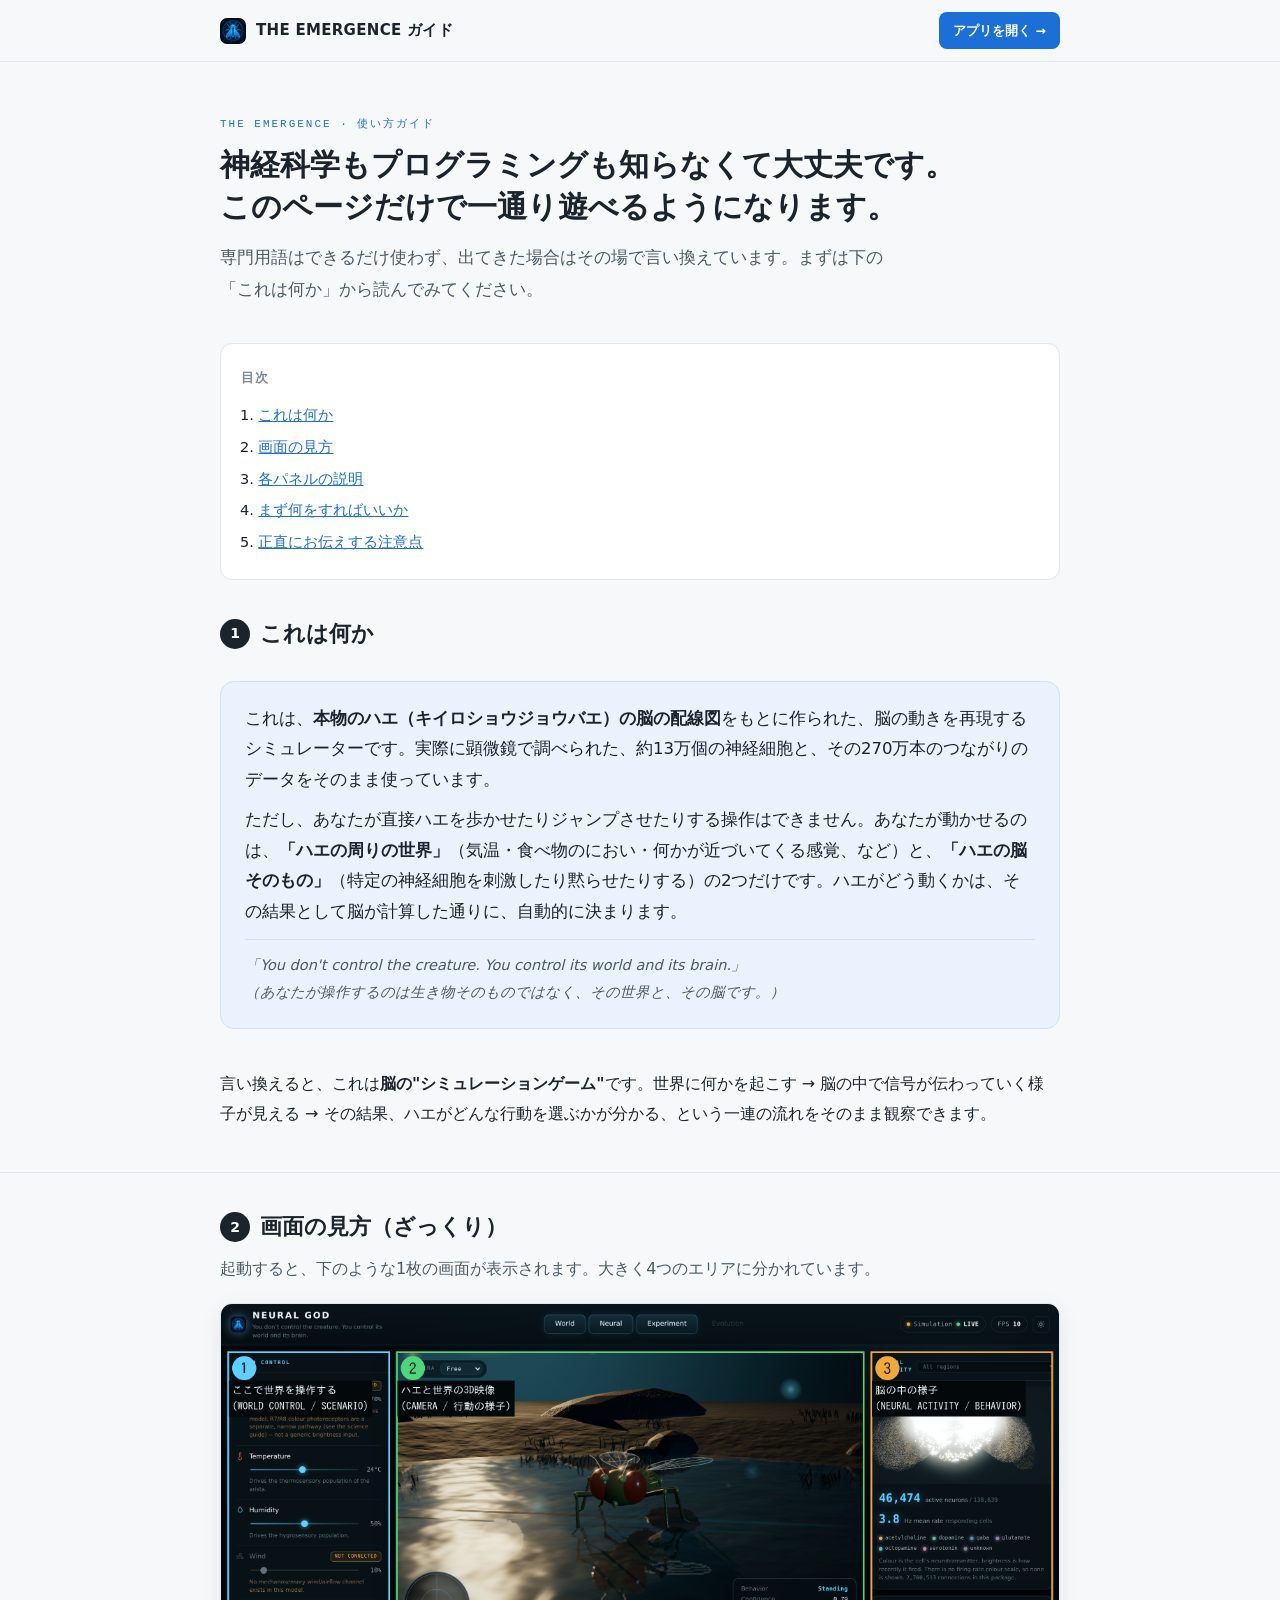
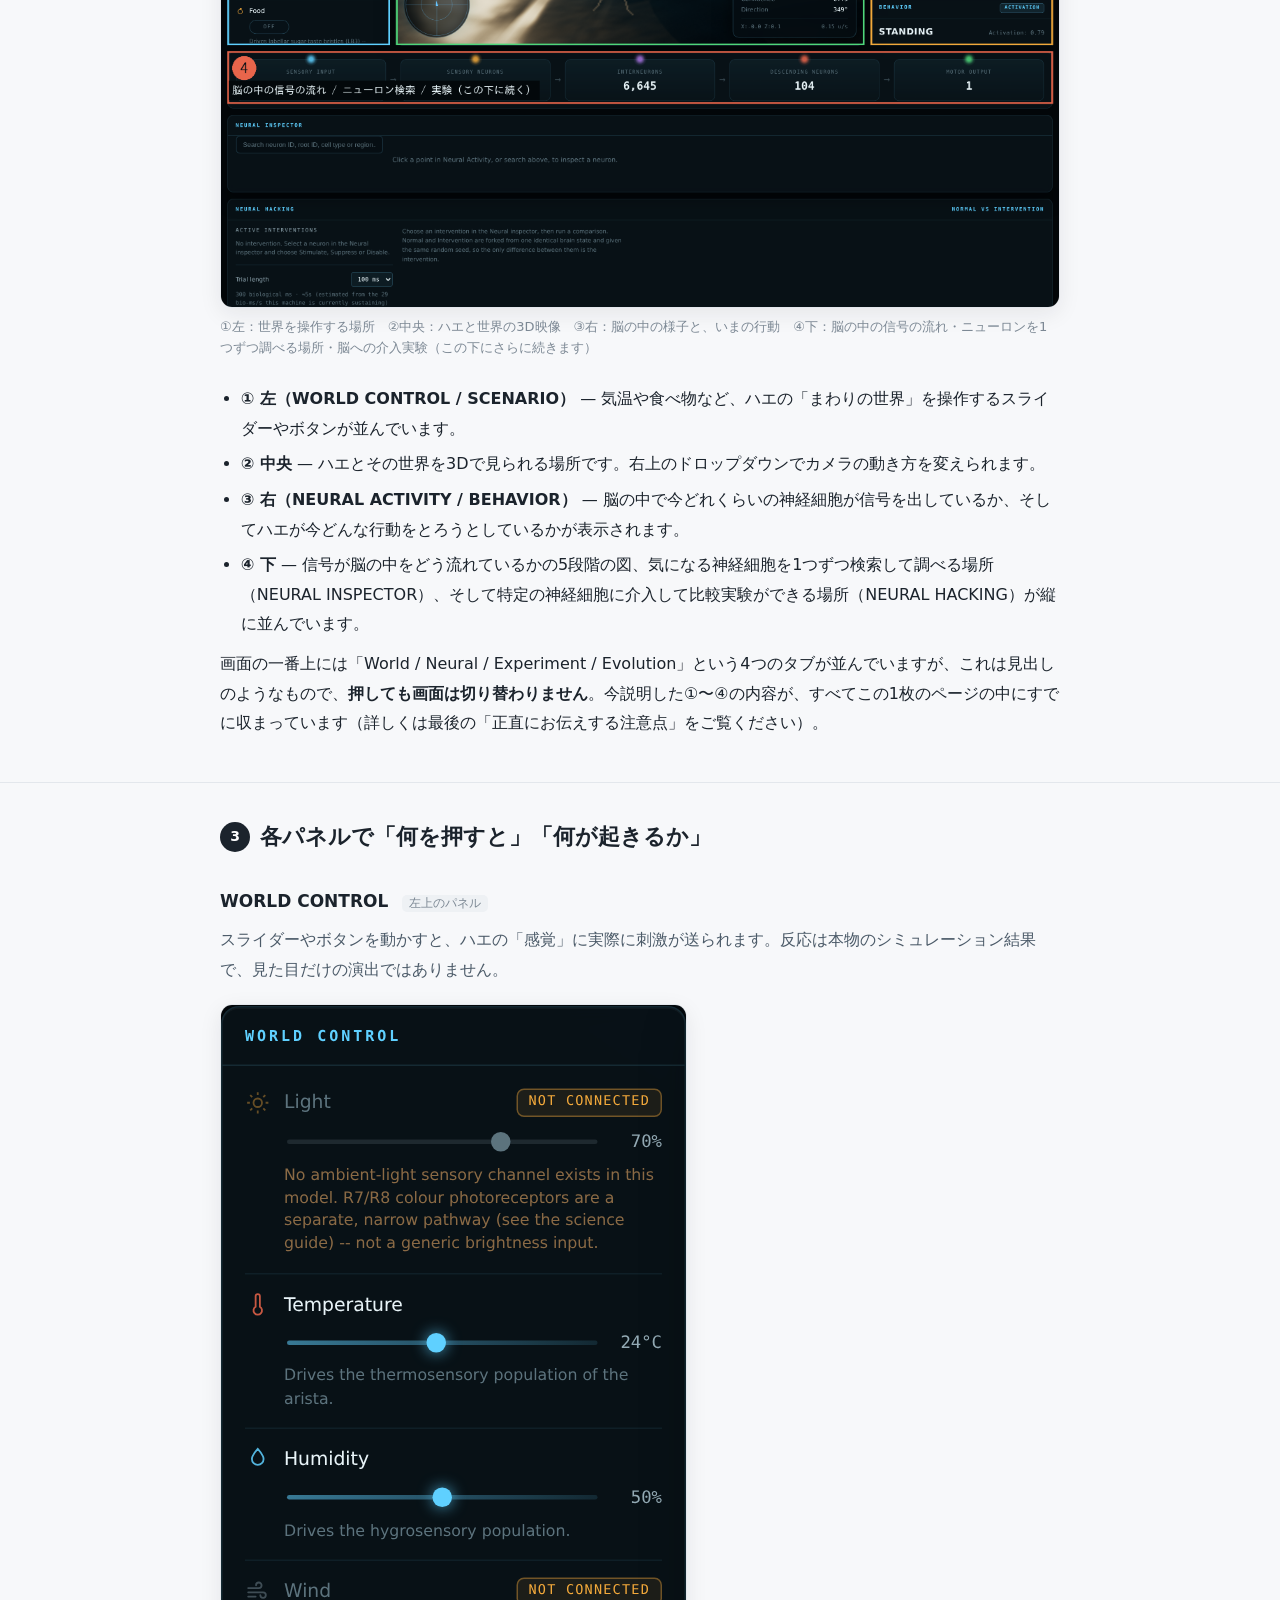
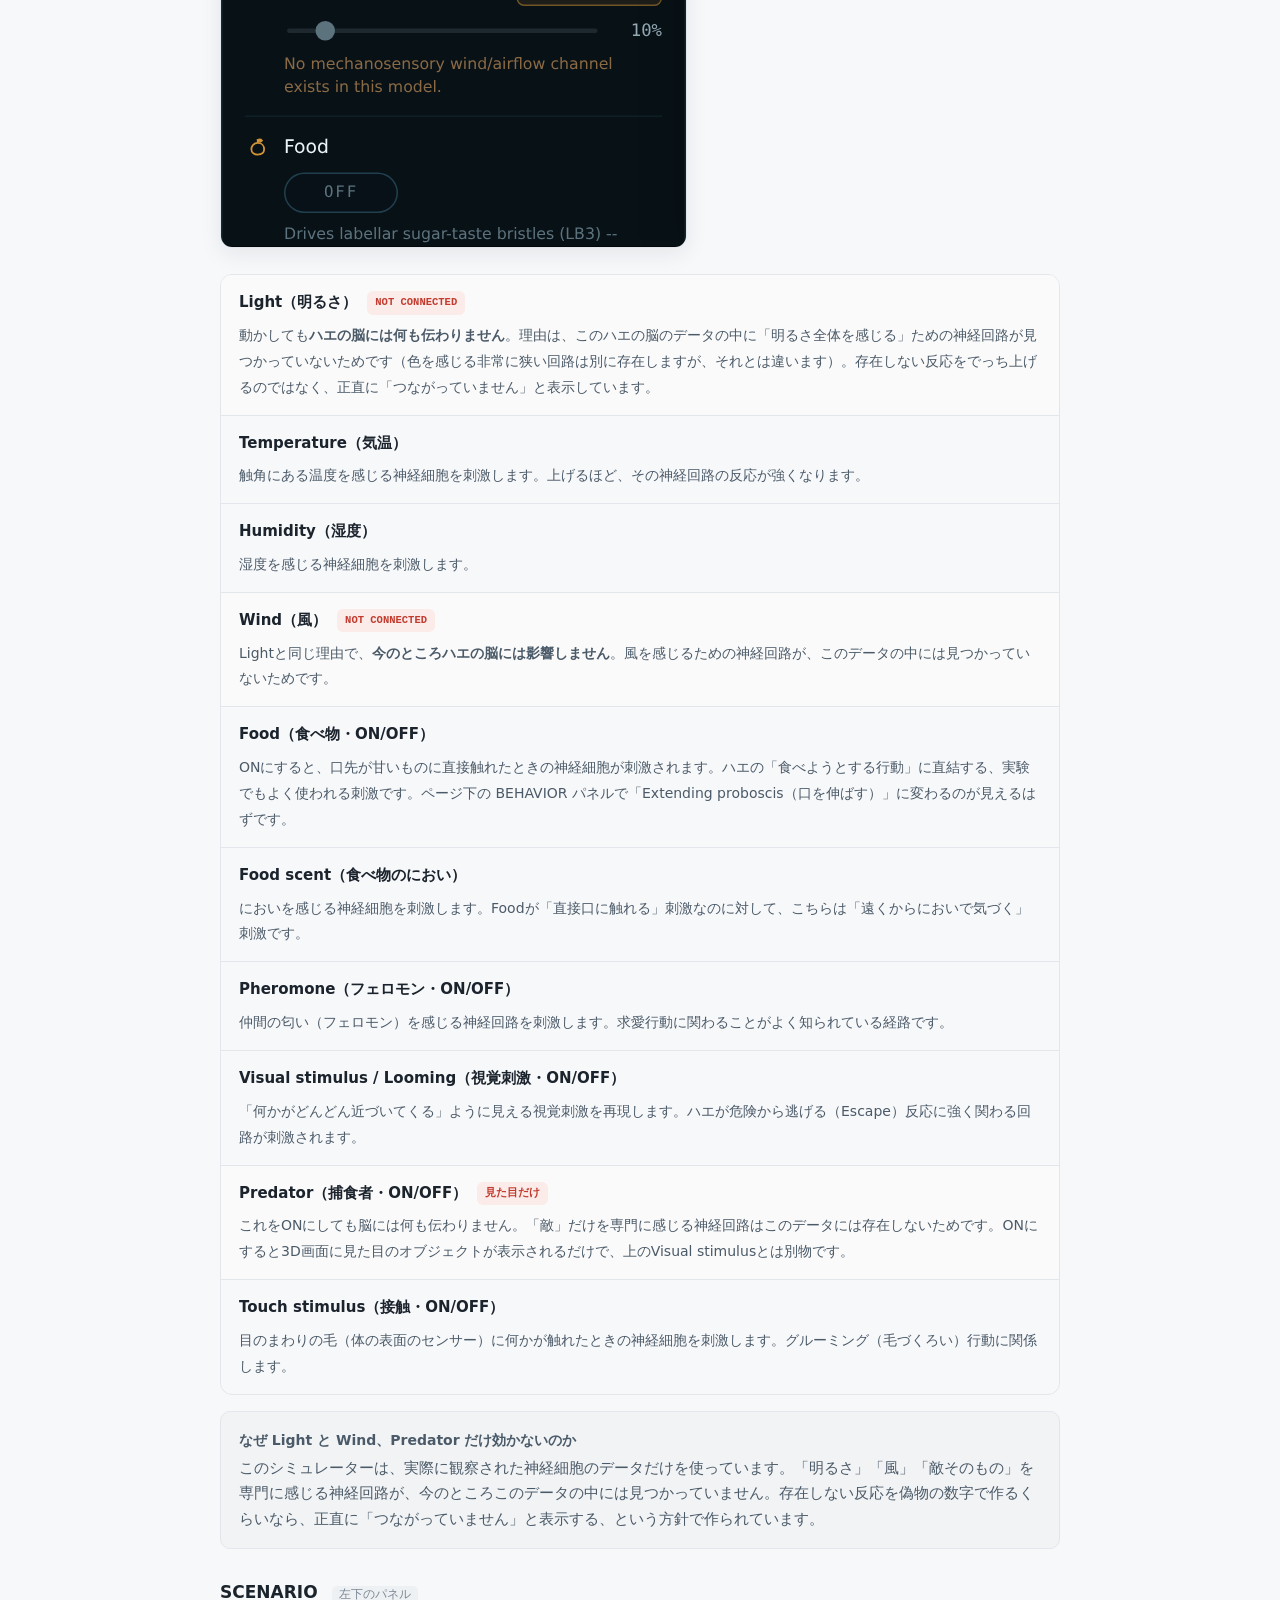
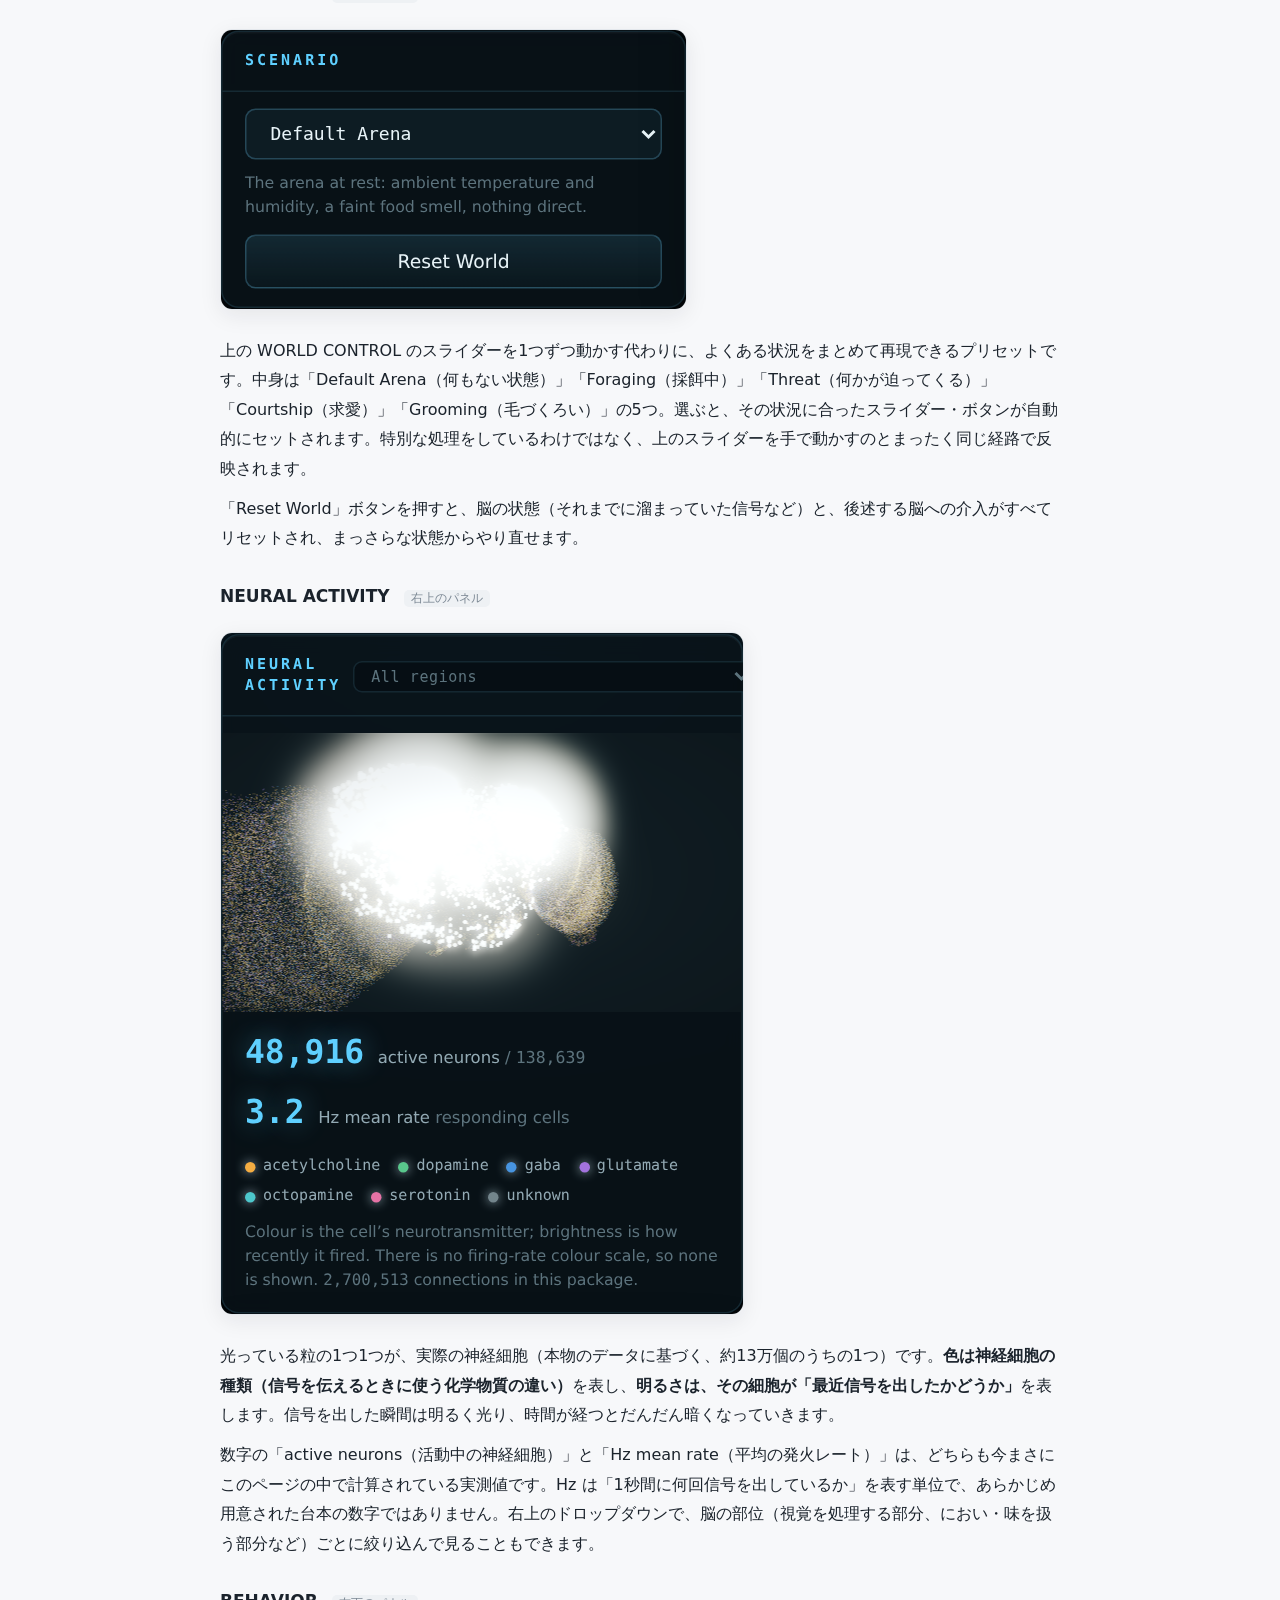
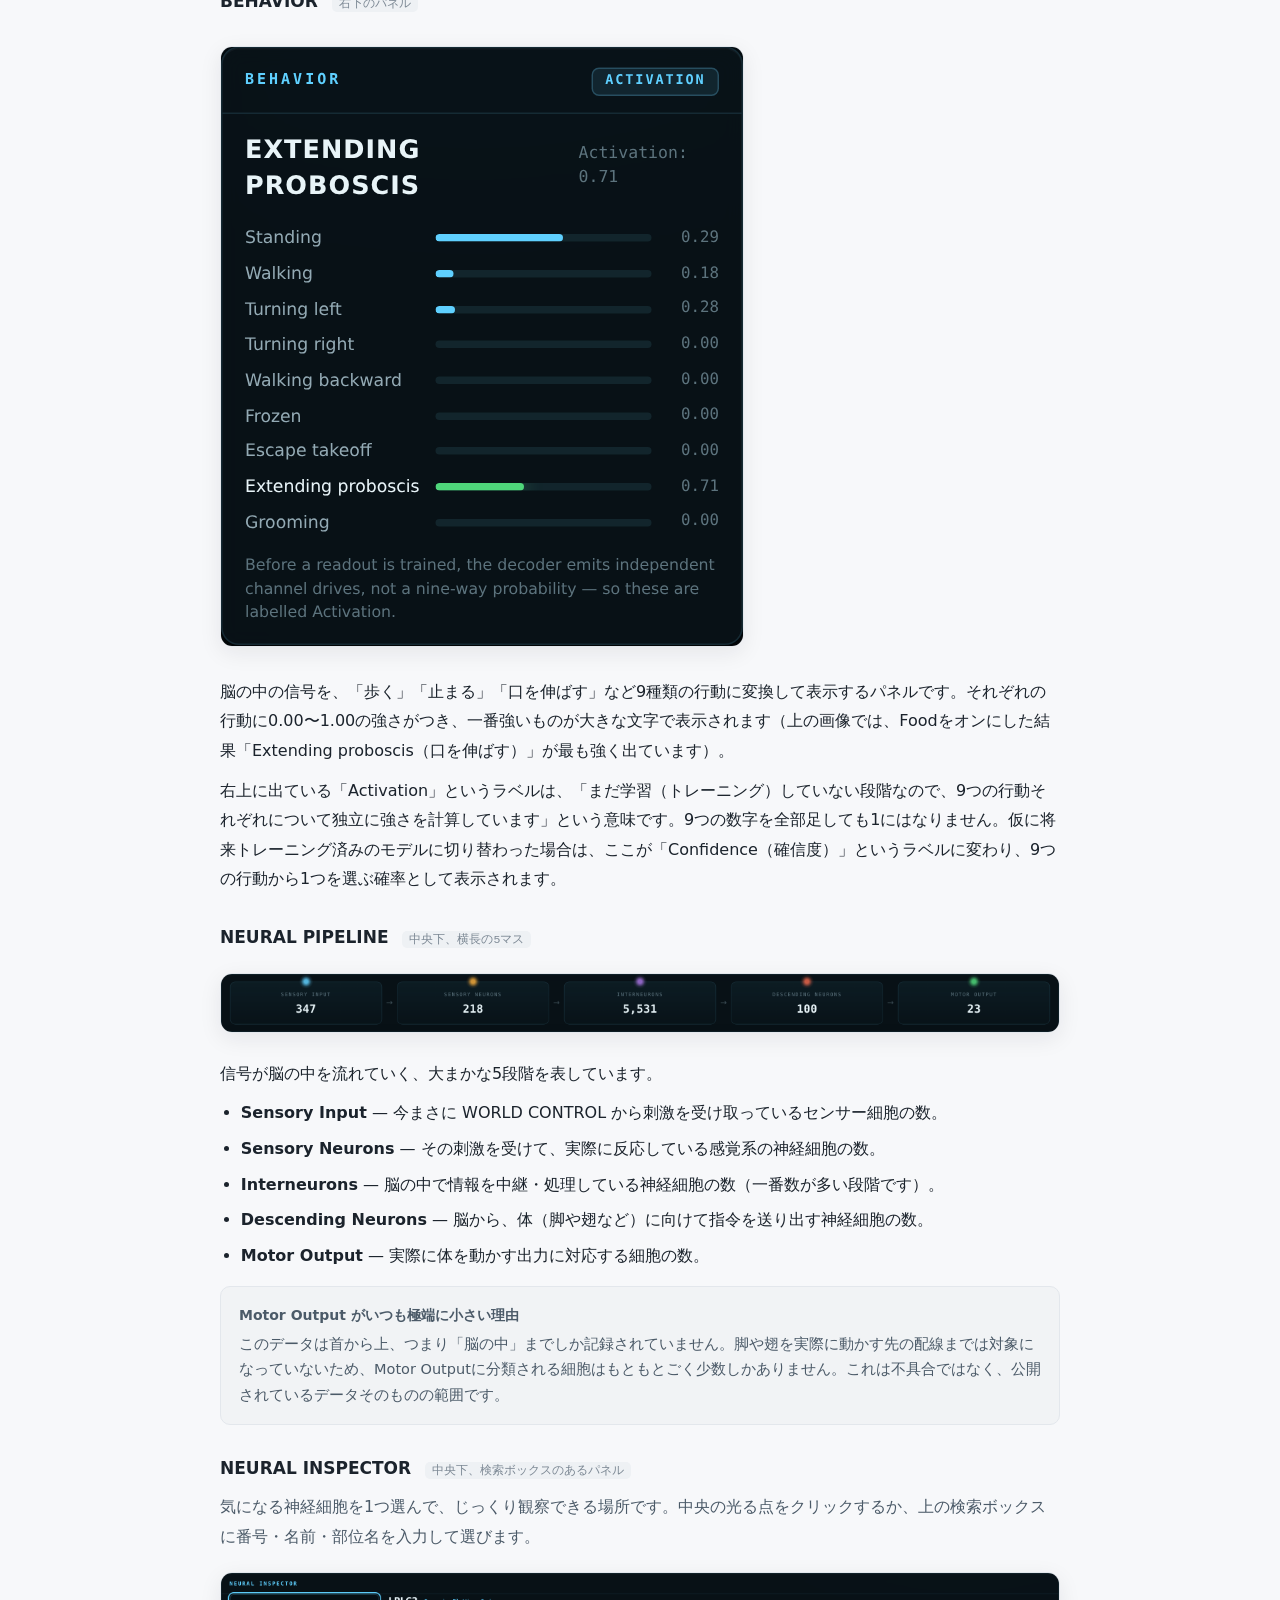
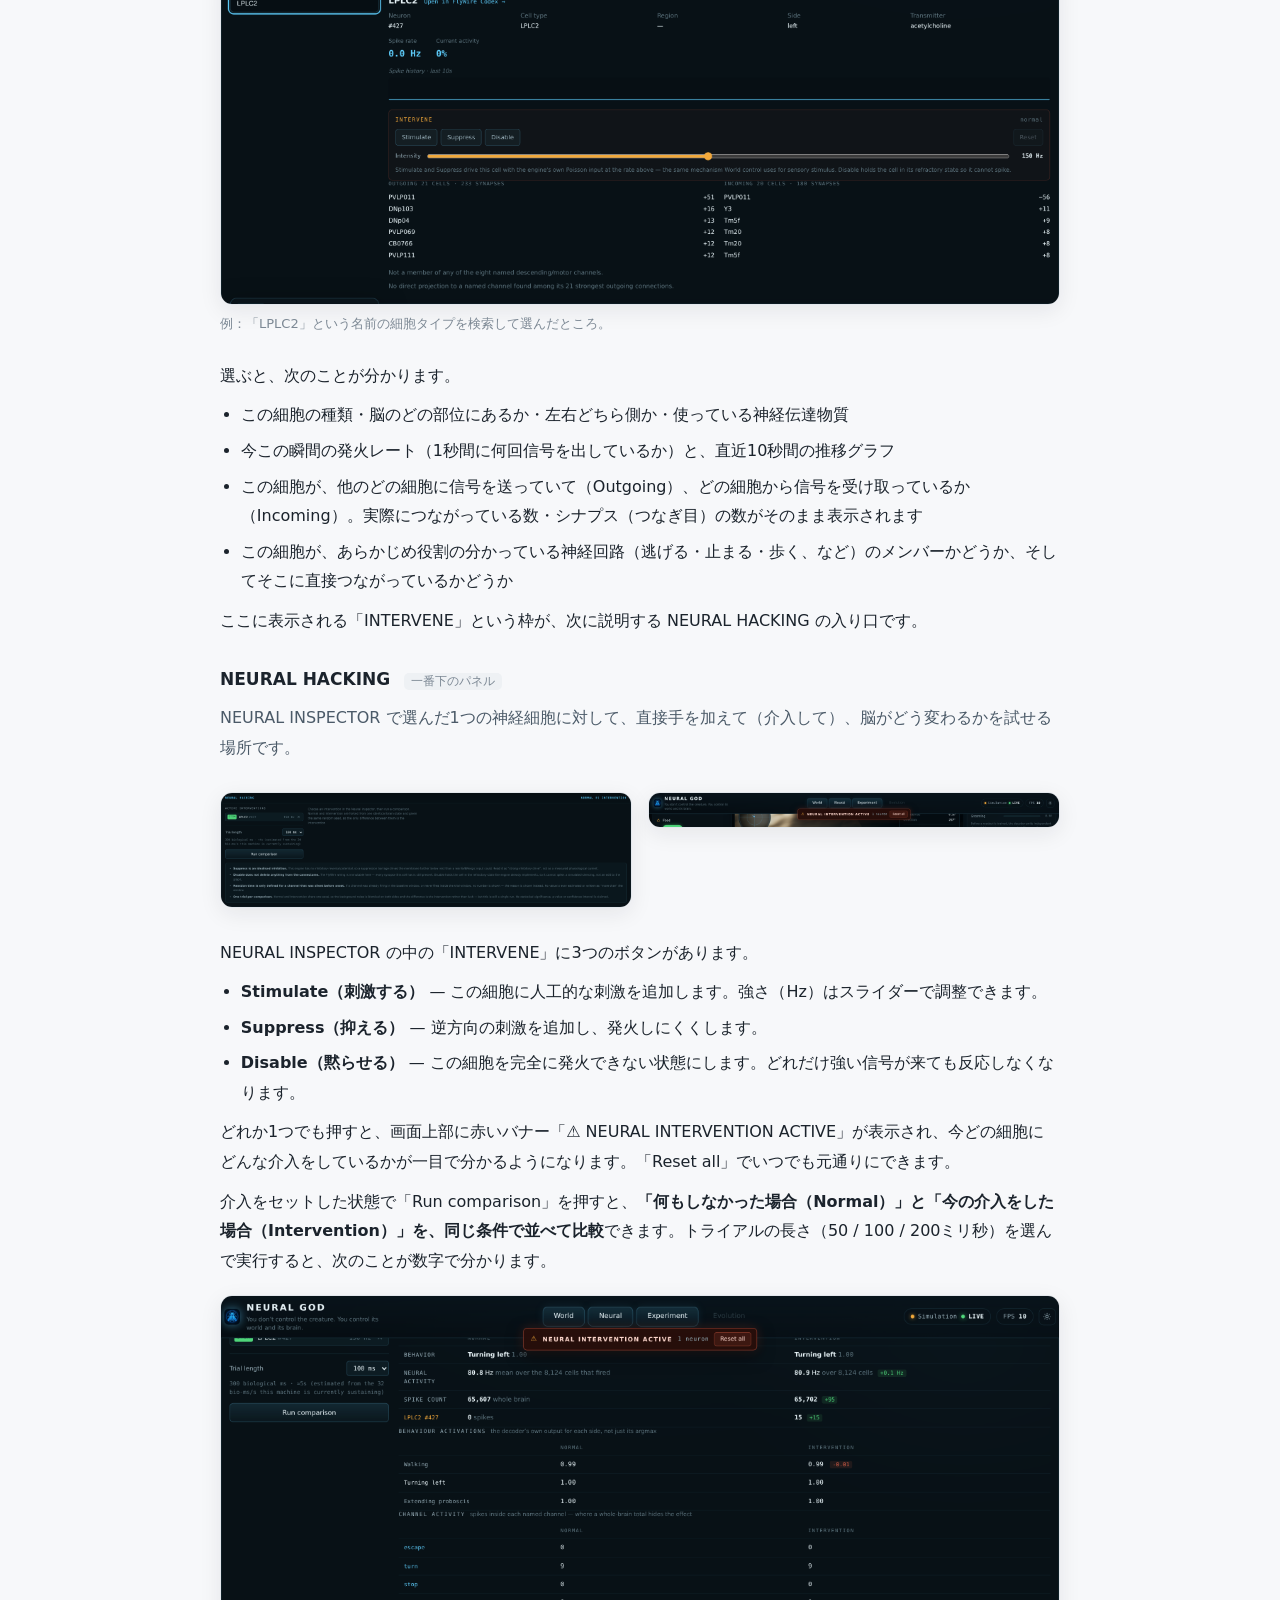
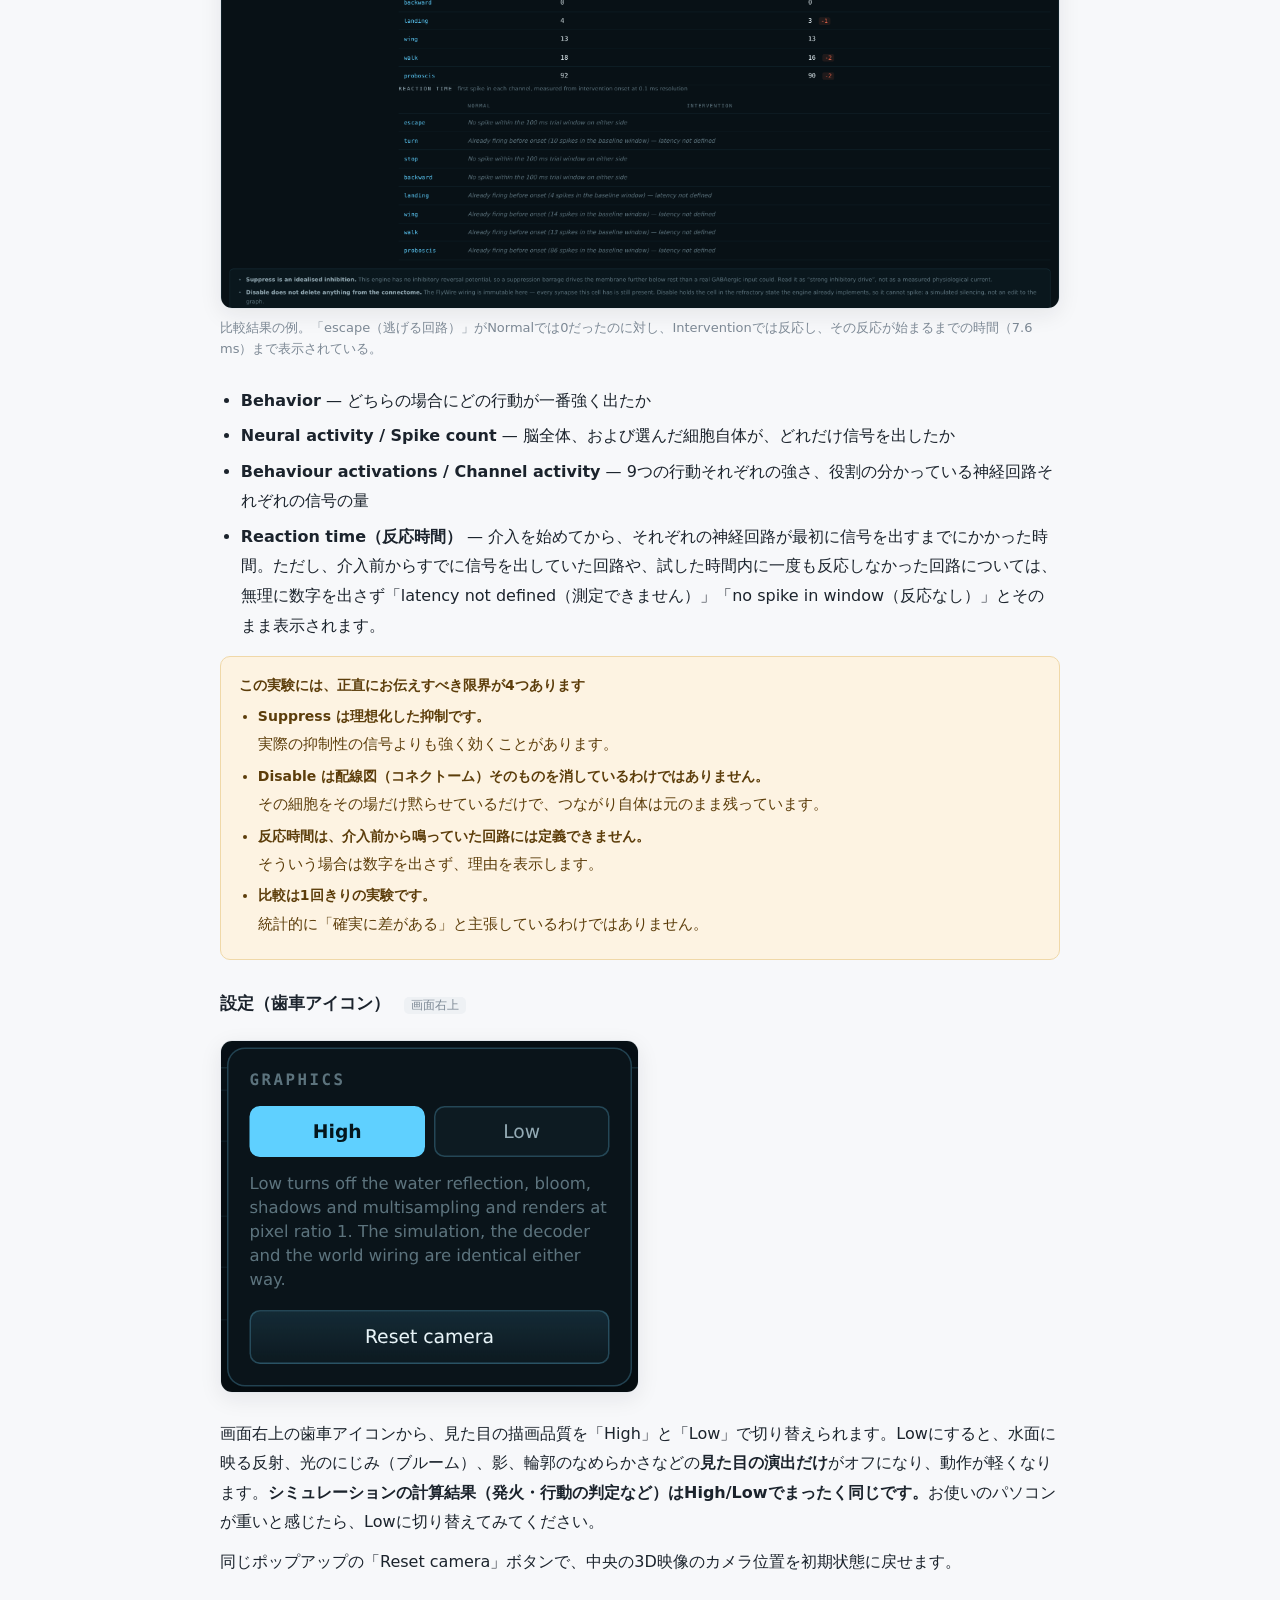
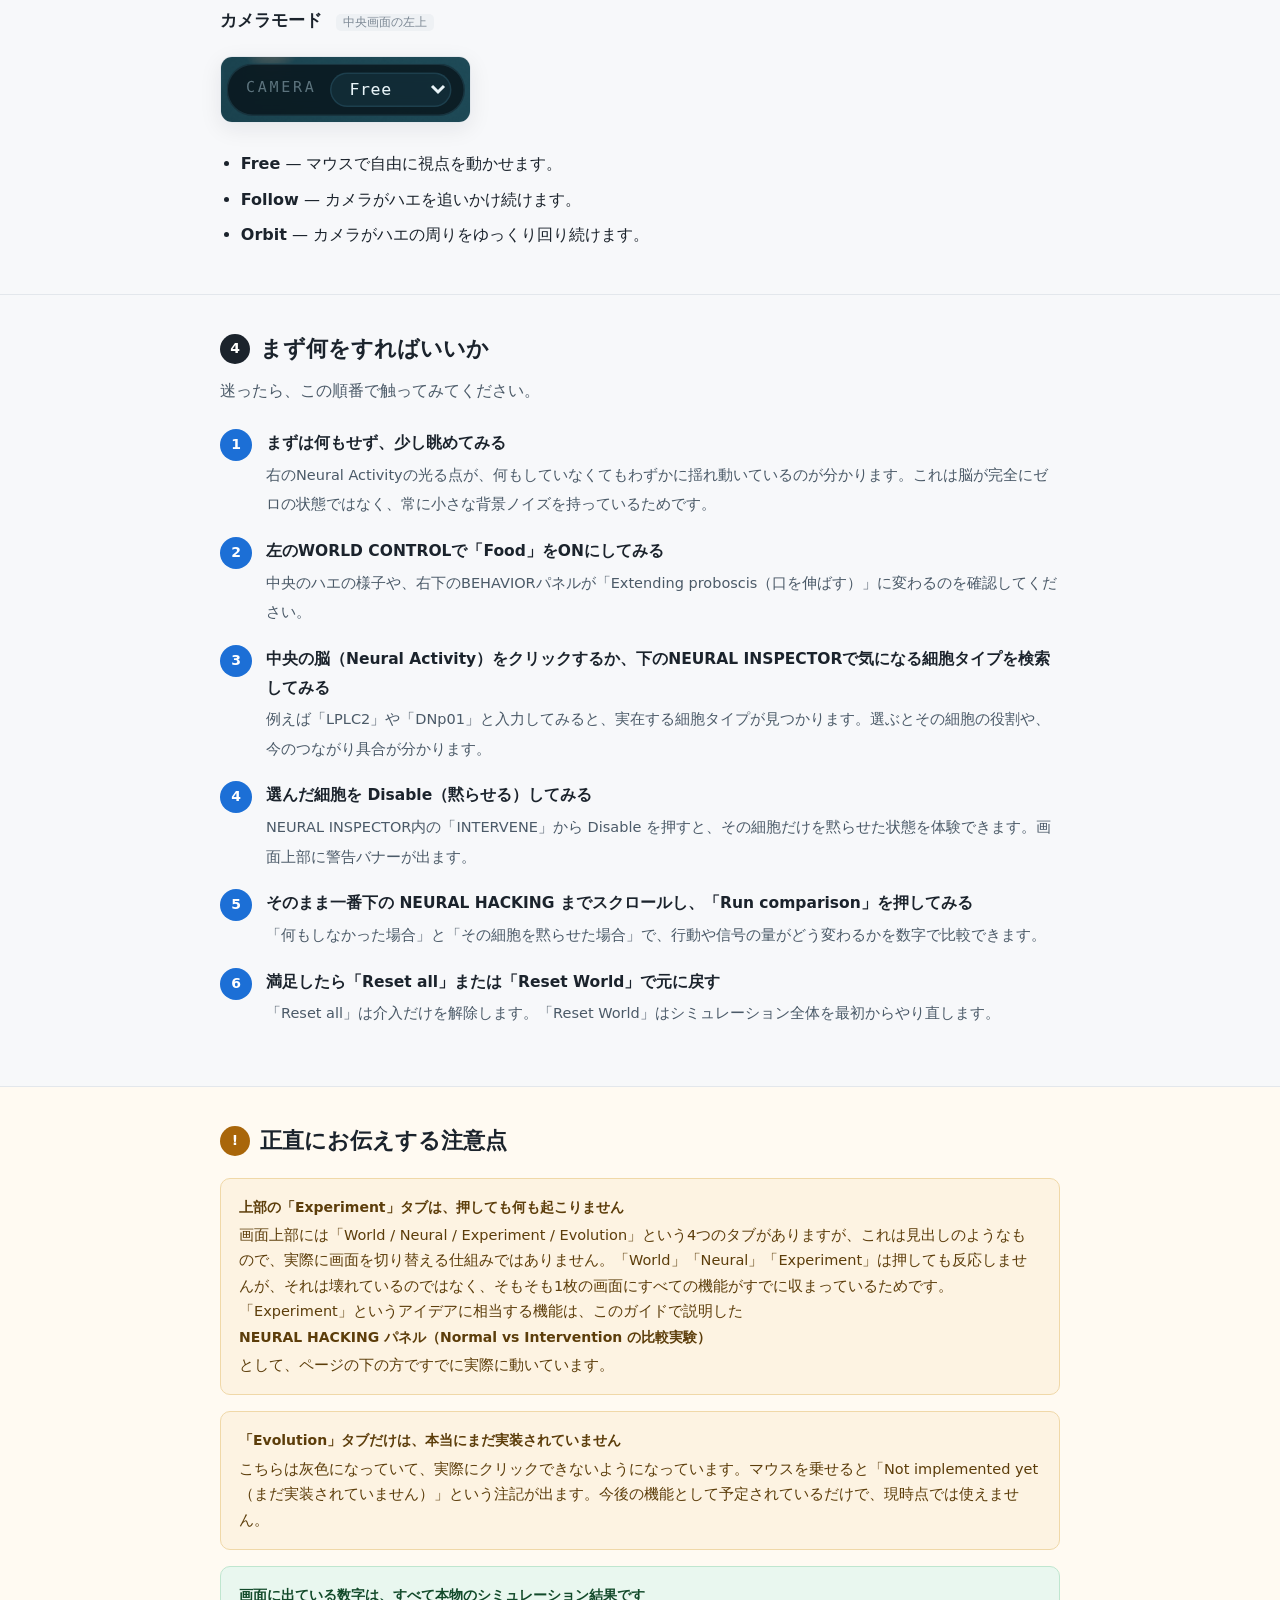
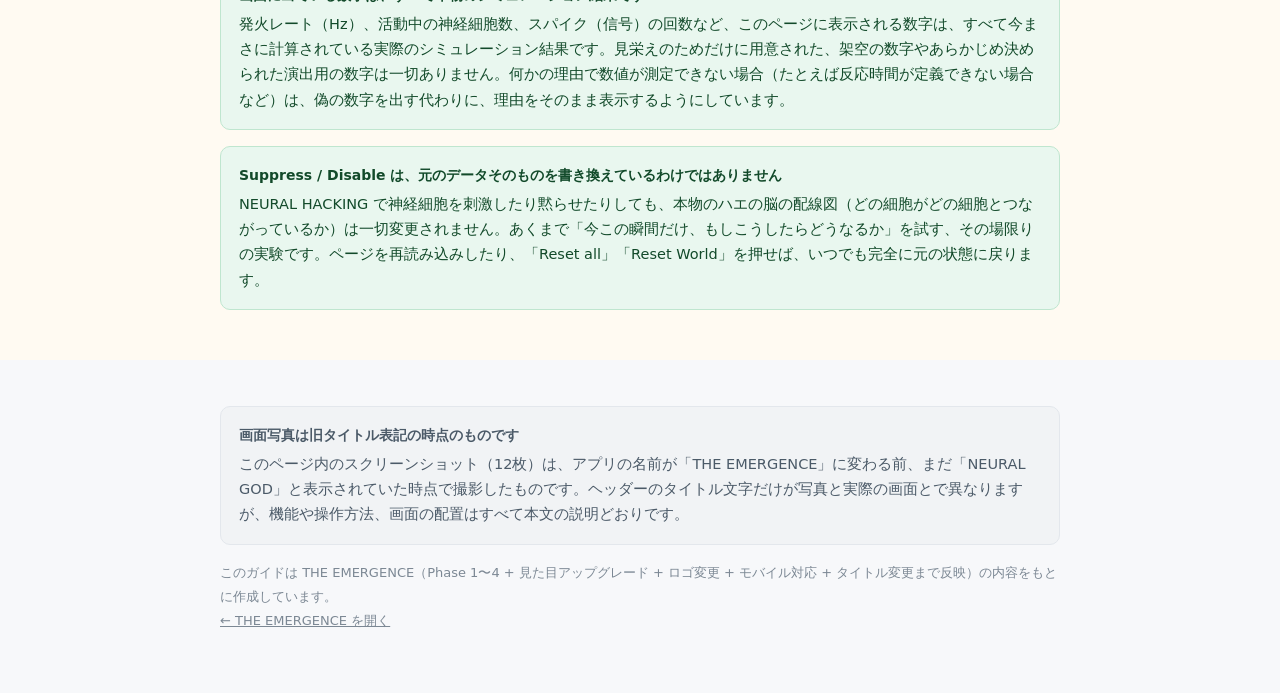
==== commit c3ccd87a: "Rebrand to THE EMERGENCE, add Space Grotesk title font" ====
--- a/web/god/guide.html
+++ b/web/god/guide.html
@@ -3,8 +3,8 @@
 <head>
 <meta charset="utf-8">
 <meta name="viewport" content="width=device-width, initial-scale=1">
-<title>NEURAL GOD の使い方ガイド</title>
-<meta name="description" content="専門知識なしで読める、NEURAL GOD の使い方ガイド。">
+<title>THE EMERGENCE の使い方ガイド</title>
+<meta name="description" content="専門知識なしで読める、THE EMERGENCE の使い方ガイド。">
 <style>
 :root{
   --bg:#f7f8fa; --panel:#ffffff; --line:#e3e7ec;
@@ -159,14 +159,14 @@
 
 <div class="topbar">
   <div class="wrap">
-    <div class="brand"><img src="assets/logo.webp" alt=""> NEURAL GOD ガイド</div>
+    <div class="brand"><img src="assets/logo.webp" alt=""> THE EMERGENCE ガイド</div>
     <a class="open-app" href="index.html">アプリを開く →</a>
   </div>
 </div>
 
 <div class="wrap">
   <div class="hero">
-    <p class="eyebrow">NEURAL GOD · 使い方ガイド</p>
+    <p class="eyebrow">THE EMERGENCE · 使い方ガイド</p>
     <h1>神経科学もプログラミングも知らなくて大丈夫です。<br>このページだけで一通り遊べるようになります。</h1>
     <p class="lead">専門用語はできるだけ使わず、出てきた場合はその場で言い換えています。まずは下の「これは何か」から読んでみてください。</p>
   </div>
@@ -201,7 +201,7 @@
     <h2><span class="num">2</span>画面の見方（ざっくり）</h2>
     <p class="section-intro">起動すると、下のような1枚の画面が表示されます。大きく4つのエリアに分かれています。</p>
     <figure>
-      <img src="guide-assets/01-overview.png" alt="NEURAL GOD の画面全体。左に世界を操作するパネル、中央にハエと3D世界、右に脳の活動と行動、下に信号の流れと詳細パネルが並ぶ。">
+      <img src="guide-assets/01-overview.png" alt="THE EMERGENCE の画面全体。左に世界を操作するパネル、中央にハエと3D世界、右に脳の活動と行動、下に信号の流れと詳細パネルが並ぶ。">
       <figcaption>①左：世界を操作する場所　②中央：ハエと世界の3D映像　③右：脳の中の様子と、いまの行動　④下：脳の中の信号の流れ・ニューロンを1つずつ調べる場所・脳への介入実験（この下にさらに続きます）</figcaption>
     </figure>
     <ul class="plain">
@@ -415,8 +415,12 @@
 
 <footer>
   <div class="wrap">
-    このガイドは NEURAL GOD（Phase 1〜4 + 見た目アップグレード + ロゴ変更まで反映）の内容をもとに作成しています。<br>
-    <a href="index.html">← NEURAL GOD を開く</a>
+    <div class="callout note" style="margin-bottom:16px">
+      <b>画面写真は旧タイトル表記の時点のものです</b>
+      このページ内のスクリーンショット（12枚）は、アプリの名前が「THE EMERGENCE」に変わる前、まだ「NEURAL GOD」と表示されていた時点で撮影したものです。ヘッダーのタイトル文字だけが写真と実際の画面とで異なりますが、機能や操作方法、画面の配置はすべて本文の説明どおりです。
+    </div>
+    このガイドは THE EMERGENCE（Phase 1〜4 + 見た目アップグレード + ロゴ変更 + モバイル対応 + タイトル変更まで反映）の内容をもとに作成しています。<br>
+    <a href="index.html">← THE EMERGENCE を開く</a>
   </div>
 </footer>
 
